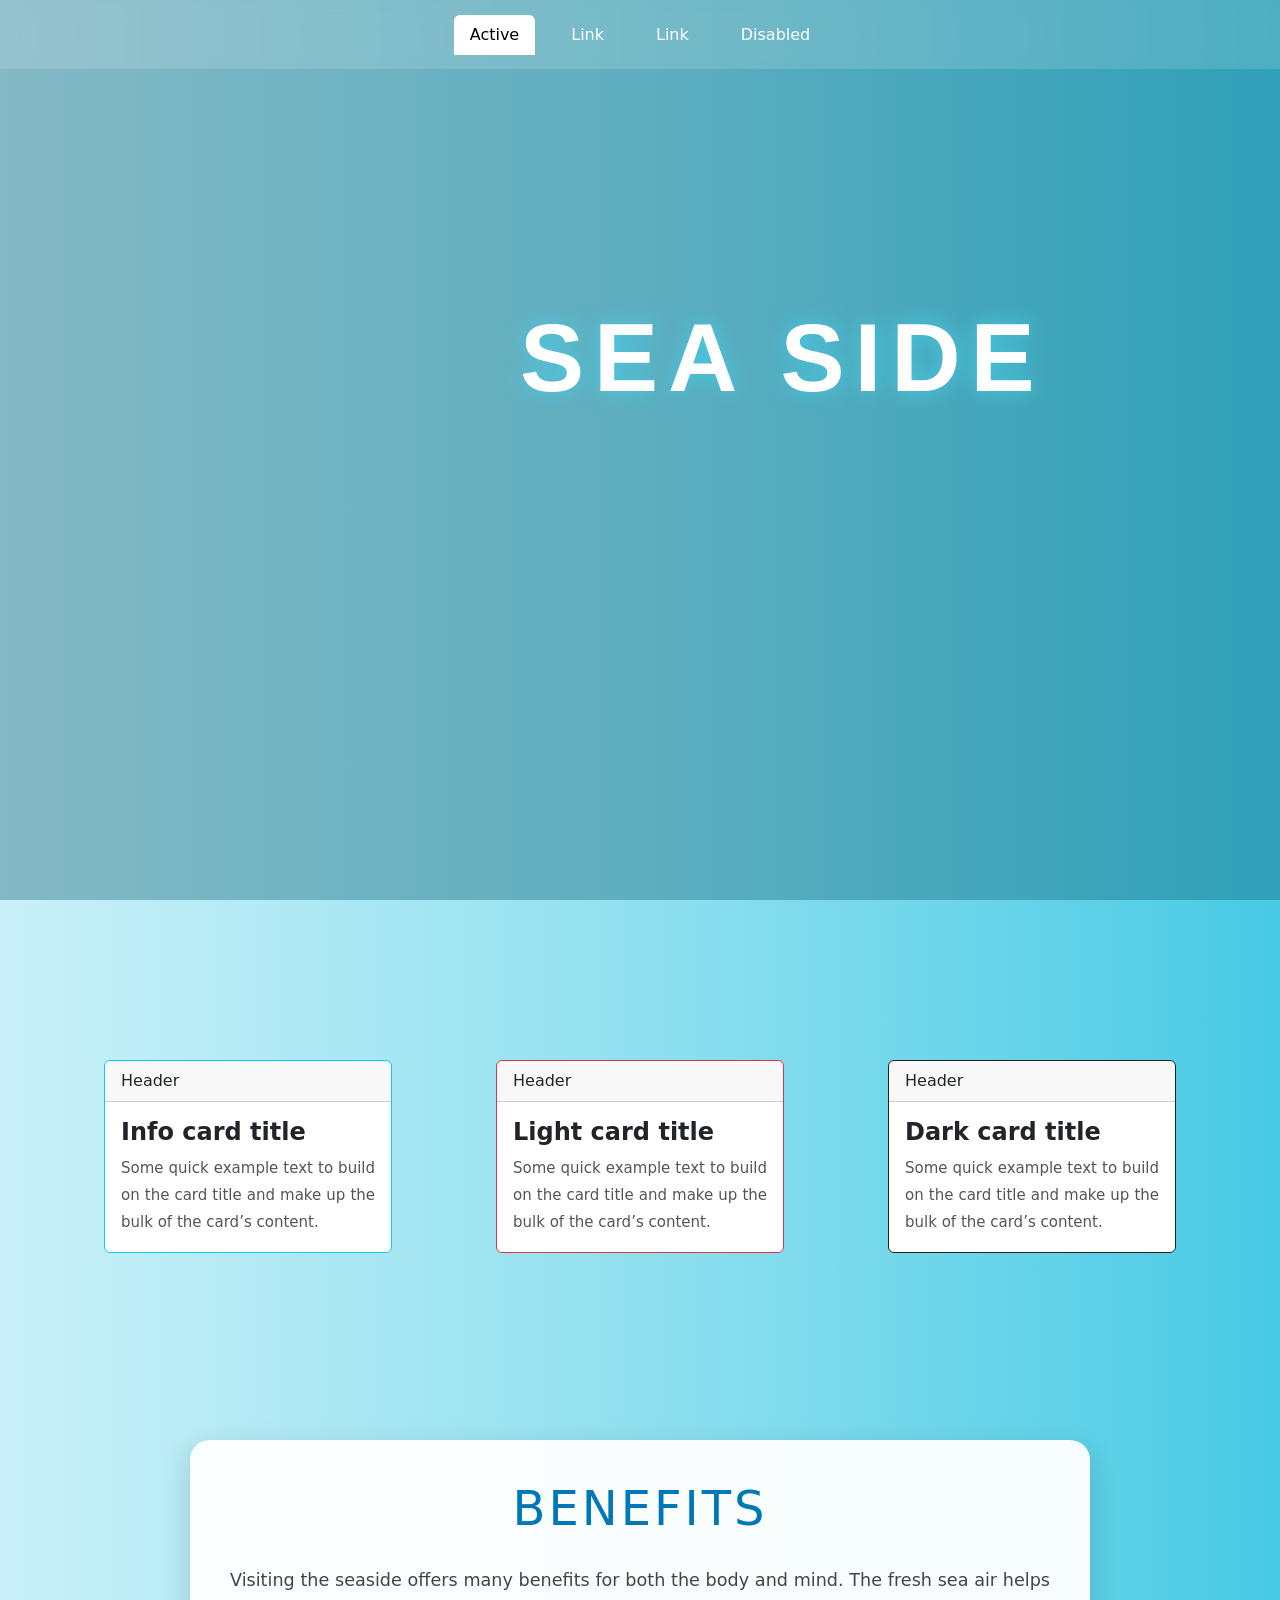
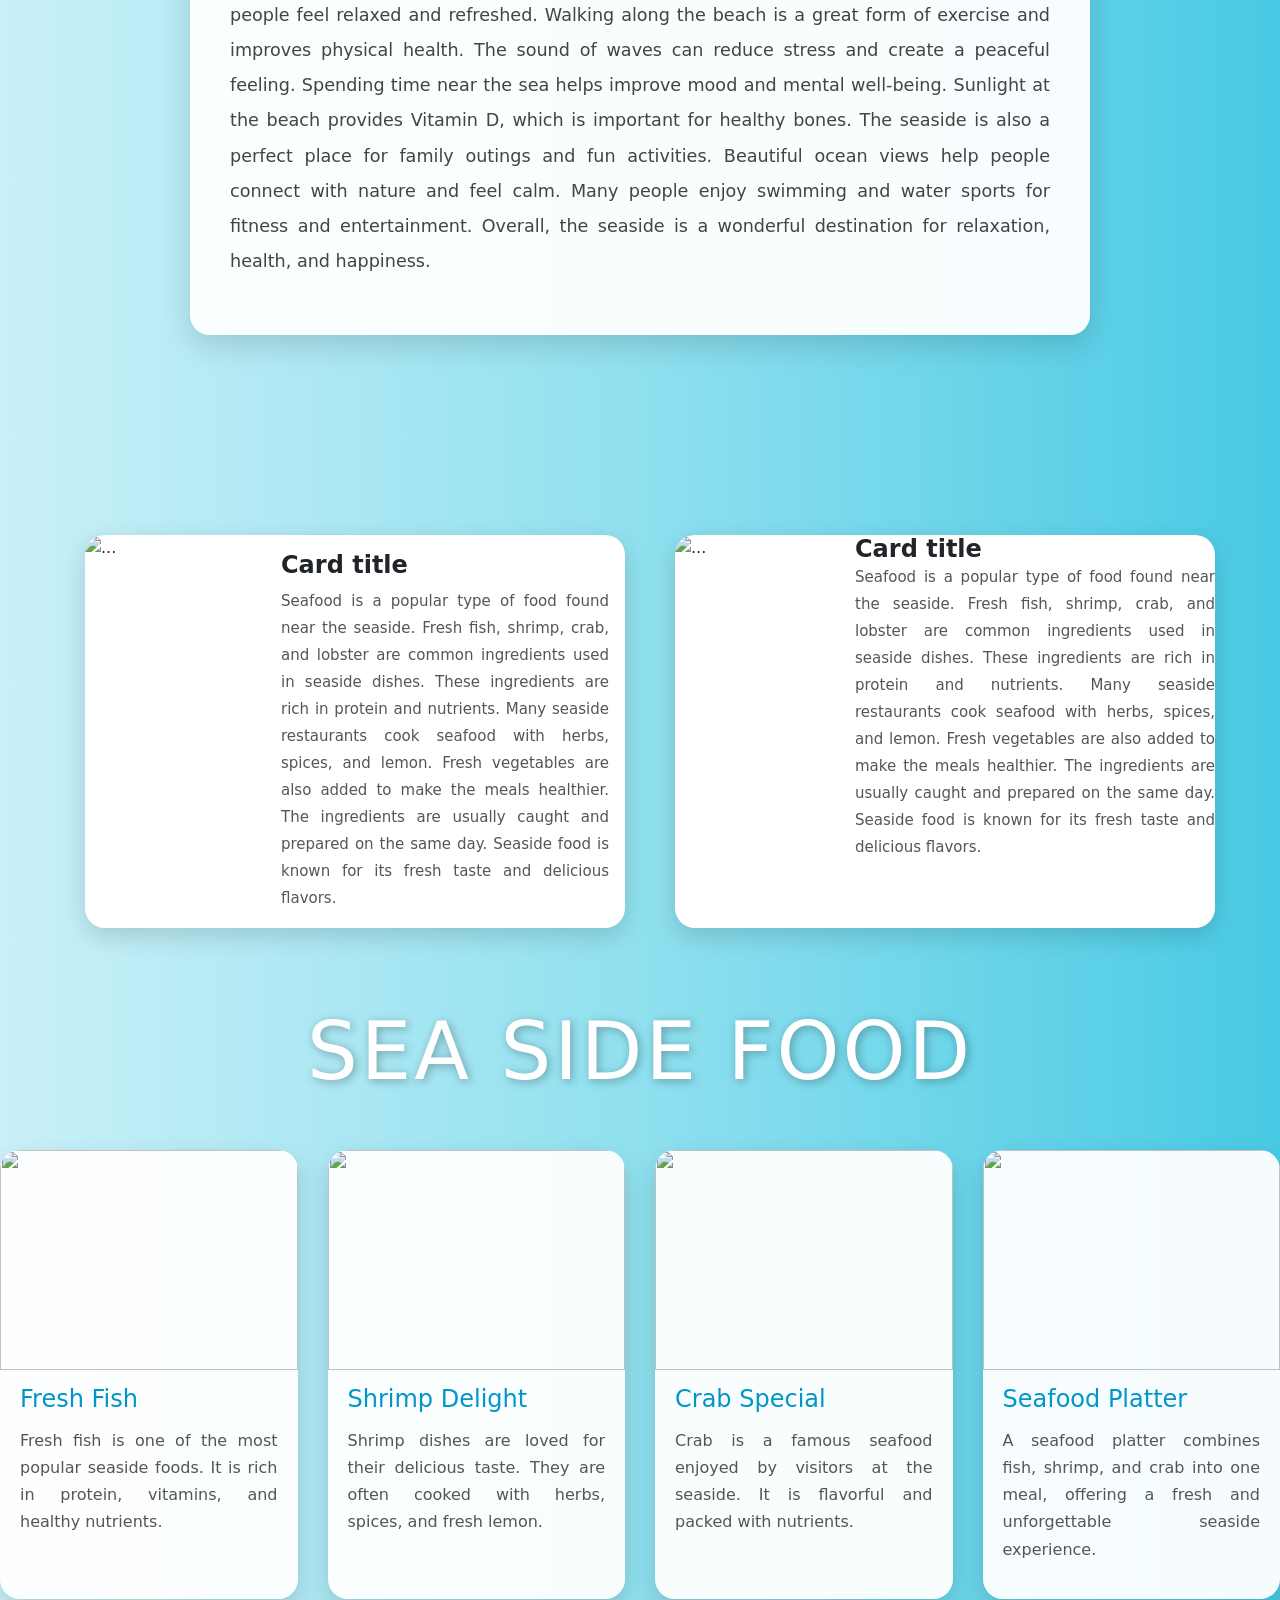
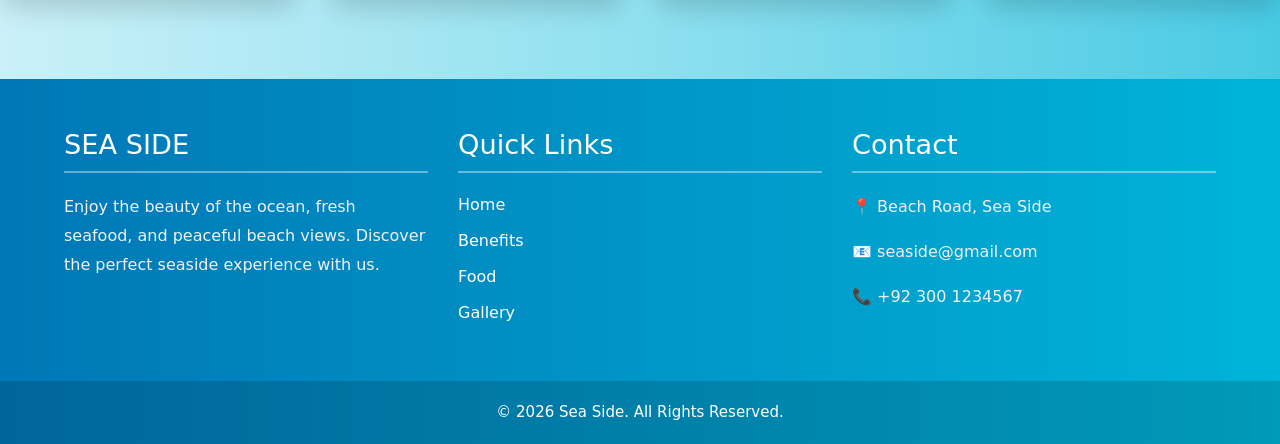
==== index.html @ ac8da8cf "Add files via upload" ====
<!DOCTYPE html>
<html lang="en">

<head>
    <meta charset="UTF-8">
    <meta name="viewport" content="width=device-width, initial-scale=1.0">
    <title>Document</title>
    <link rel="stylesheet" href="/style.css">
    <link href="https://cdn.jsdelivr.net/npm/bootstrap@5.3.8/dist/css/bootstrap.min.css" rel="stylesheet"
        integrity="sha384-sRIl4kxILFvY47J16cr9ZwB07vP4J8+LH7qKQnuqkuIAvNWLzeN8tE5YBujZqJLB" crossorigin="anonymous">
    <script src="https://cdn.jsdelivr.net/npm/bootstrap@5.3.8/dist/js/bootstrap.bundle.min.js"
        integrity="sha384-FKyoEForCGlyvwx9Hj09JcYn3nv7wiPVlz7YYwJrWVcXK/BmnVDxM+D2scQbITxI"
        crossorigin="anonymous"></script>
</head>

<body>

    <!-- HEADER -->

    <header class="main-div">
        <div>
            <nav>

                <ul class="nav nav-tabs">
                    <li class="nav-item">
                        <a class="nav-link active" aria-current="page" href="#" id="active">Active</a>
                    </li>
                    <li class="nav-item">
                        <a class="nav-link" href="#">Link</a>
                    </li>
                    <li class="nav-item">
                        <a class="nav-link" href="#">Link</a>
                    </li>
                    <li class="nav-item">
                        <a class="nav-link disabled" aria-disabled="true">Disabled</a>
                    </li>
                </ul>
            </nav>

            <video autoplay loop muted plays-inline class="back-vedio">
                <source src="https://www.pexels.com/download/video/7643420/" type="video/mp4">
            </video>

            <section class="Hero">

                <h1>SEA SIDE</h1>

            </section>
        </div>



    </header>
    <!-- HEARO-SECTION -->
    <div>
        <div class="div-hearo">


            <div class="cards">
                <div class="card border-info mb-3" style="max-width: 18rem;">
                    <div class="card-header">Header</div>
                    <div class="card-body">
                        <h5 class="card-title">Info card title</h5>
                        <p class="card-text">Some quick example text to build on the card title and make up the bulk of
                            the
                            card’s content.</p>
                    </div>
                </div>
                <div class="card border-danger mb-3" style="max-width: 18rem;">
                    <div class="card-header">Header</div>
                    <div class="card-body">
                        <h5 class="card-title">Light card title</h5>
                        <p class="card-text">Some quick example text to build on the card title and make up the bulk of
                            the
                            card’s content.</p>
                    </div>
                </div>
                <div class="card border-dark mb-3" style="max-width: 18rem;">
                    <div class="card-header">Header</div>
                    <div class="card-body">
                        <h5 class="card-title">Dark card title</h5>
                        <p class="card-text">Some quick example text to build on the card title and make up the bulk of
                            the
                            card’s content.</p>
                    </div>
                </div>

            </div>
        </div>

        <div class="benefits-section">
            <h2>BENEFITS</h2>

            <p>
                Visiting the seaside offers many benefits for both the body and mind.
                The fresh sea air helps people feel relaxed and refreshed.
                Walking along the beach is a great form of exercise and improves physical health.
                The sound of waves can reduce stress and create a peaceful feeling.
                Spending time near the sea helps improve mood and mental well-being.
                Sunlight at the beach provides Vitamin D, which is important for healthy bones.
                The seaside is also a perfect place for family outings and fun activities.
                Beautiful ocean views help people connect with nature and feel calm.
                Many people enjoy swimming and water sports for fitness and entertainment.
                Overall, the seaside is a wonderful destination for relaxation, health, and happiness.
            </p>
        </div>

        <div class="card-2">
            <div class="card mb-3" style="max-width: 540px;" id="card">
                <div class="row g-0">
                    <div class="col-md-4">
                        <img src=" https://images.stockcake.com/public/3/1/3/3137d3fb-fab3-46a7-985d-450967c1bb3e_large/beachside-food-delight-stockcake.jpg"
                            class="img-fluid rounded-start" alt="...">
                    </div>
                    <div class="col-md-8">
                        <div class="card-body">
                            <h5 class="card-title">Card title</h5>
                            <p class="card-text"> Seafood is a popular type of food found near the seaside.
                                Fresh fish, shrimp, crab, and lobster are common ingredients used in seaside dishes.
                                These ingredients are rich in protein and nutrients.
                                Many seaside restaurants cook seafood with herbs, spices, and lemon.
                                Fresh vegetables are also added to make the meals healthier.
                                The ingredients are usually caught and prepared on the same day.
                                Seaside food is known for its fresh taste and delicious flavors.
                            </p>
                        </div>
                    </div>
                </div>
            </div>
            <div class="card-3 mb-3" style="max-width: 540px;" id="card">
                <div class="row g-0">
                    <div class="col-md-4">
                        <img src=" https://encrypted-tbn0.gstatic.com/images?q=tbn:ANd9GcTU55mGOzqYaHDf72cCKtaGLXpHW1b0Fdt3ZIvYUYRG7iKEc28jfmL5LJpt&s=10"
                            class="img-fluid rounded-start" alt="...">
                    </div>
                    <div class="col-md-8">
                        <div class="card-body">
                            <h5 class="card-title">Card title</h5>
                            <p class="card-text"> Seafood is a popular type of food found near the seaside.
                                Fresh fish, shrimp, crab, and lobster are common ingredients used in seaside dishes.
                                These ingredients are rich in protein and nutrients.
                                Many seaside restaurants cook seafood with herbs, spices, and lemon.
                                Fresh vegetables are also added to make the meals healthier.
                                The ingredients are usually caught and prepared on the same day.
                                Seaside food is known for its fresh taste and delicious flavors.
                            </p>
                        </div>
                    </div>
                </div>
            </div>
        </div>
        <div>
            <h2 class="food-heading">SEA SIDE FOOD</h2>

            <div class="food-cards">

                <div class="food-card">
                    <img src=" https://encrypted-tbn0.gstatic.com/images?q=tbn:ANd9GcRW4XeJFMS-YpqPKZFDH6jXoDP7MjlvRGgwGfHyCjG5SSh-qkDHwuTXrXo&s=10"
                        alt="">
                    <h3>Fresh Fish</h3>
                    <p>Fresh fish is one of the most popular seaside foods. It is rich in protein, vitamins, and healthy
                        nutrients.</p>
                </div>

                <div class="food-card">
                    <img src="https://images.unsplash.com/photo-1565680018434-b513d5e5fd47" alt="">
                    <h3>Shrimp Delight</h3>
                    <p>Shrimp dishes are loved for their delicious taste. They are often cooked with herbs, spices, and
                        fresh lemon.</p>
                </div>

                <div class="food-card">
                    <img src="https://images.unsplash.com/photo-1615141982883-c7ad0e69fd62" alt="">
                    <h3>Crab Special</h3>
                    <p>Crab is a famous seafood enjoyed by visitors at the seaside. It is flavorful and packed with
                        nutrients.</p>
                </div>

                <div class="food-card">
                    <img src="https://images.unsplash.com/photo-1559847844-5315695dadae" alt="">
                    <h3>Seafood Platter</h3>
                    <p>A seafood platter combines fish, shrimp, and crab into one meal, offering a fresh and
                        unforgettable
                        seaside experience.</p>
                </div>

            </div>
        </div>
    </div>
    <!-- FOOTER -->
    <div>
        <footer class="footer">

            <div class="footer-content">

                <div class="footer-box">
                    <h3>SEA SIDE</h3>
                    <p>
                        Enjoy the beauty of the ocean, fresh seafood,
                        and peaceful beach views. Discover the perfect
                        seaside experience with us.
                    </p>
                </div>

                <div class="footer-box">
                    <h3>Quick Links</h3>
                    <ul>
                        <li><a href="#">Home</a></li>
                        <li><a href="#">Benefits</a></li>
                        <li><a href="#">Food</a></li>
                        <li><a href="#">Gallery</a></li>
                    </ul>
                </div>

                <div class="footer-box">
                    <h3>Contact</h3>
                    <p>📍 Beach Road, Sea Side</p>
                    <p>📧 seaside@gmail.com</p>
                    <p>📞 +92 300 1234567</p>
                </div>

            </div>

            <div class="footer-bottom">
                <p>© 2026 Sea Side. All Rights Reserved.</p>
            </div>

        </footer>
    </div>

</body>

</html>
---- style.css ----
* {
    margin: 0;
    padding: 0;
    box-sizing: border-box;
}

.Hero h1 {
    color: whitesmoke;
    position: absolute;
    top: 0;
    left: 0;
    z-index: 1;
    margin-top: 300px !important;
    margin-left: 520px !important;
    font-weight: 900;
    font-size: 100px;
    font-family: 'Lucida Sans', 'Lucida Sans Regular', 'Lucida Grande', 'Lucida Sans Unicode', Geneva, Verdana, sans-serif;
}

.nav {
    position: relative;
    z-index: 2;
}

.div-hearo {
    margin-top: 160px !important;
    height: 200px;
}

.cards {
    display: flex;
    flex-direction: row !important;
    justify-content: space-evenly;

}

.card-2 {
    margin-top: 200px !important;
    display: flex;
    justify-content: space-around;
}

#card {
    margin-left: 20px !important;
}

.benefits-section {
    max-width: 900px;
    margin-top: 180px !important;
    margin: 80px auto;
    padding: 40px;
    background: rgba(255, 255, 255, 0.95);
    border-radius: 20px;
    box-shadow: 0 10px 30px rgba(0, 0, 0, 0.15);
    transition: 0.4s ease;
}

.benefits-section:hover {
    transform: translateY(-5px);
}

.benefits-section h2 {
    text-align: center;
    font-size: 3rem;
    color: #0077b6;
    margin-bottom: 25px;
    letter-spacing: 3px;
    text-transform: uppercase;
}

.benefits-section p {
    font-size: 1.1rem;
    line-height: 2;
    color: #444;
    text-align: justify;
}

@media (max-width: 768px) {
    .benefits-section {
        width: 90%;
        padding: 25px;
    }

    .benefits-section h2 {
        font-size: 2rem;
    }

    .benefits-section p {
        font-size: 1rem;
    }
}


.card-2 {
    display: flex;
    justify-content: center;
    gap: 30px;
    flex-wrap: wrap;
    margin: 60px auto;
    width: 90%;
}

#card {
    border: none;
    border-radius: 20px;
    overflow: hidden;
    background: #fff;
    box-shadow: 0 8px 25px rgba(0, 0, 0, 0.15);
    transition: 0.4s ease;
}

#card:hover {
    transform: translateY(-10px);
    box-shadow: 0 15px 35px rgba(0, 0, 0, 0.25);
}

#card img {
    width: 100%;
    height: 100%;
    object-fit: cover;
}

.card-body {
    padding: 20px;
}

.card-title {
    color: #0077b6;
    font-size: 1.5rem;
    font-weight: bold;
    margin-bottom: 15px;
}

.card-text {
    color: #555;
    line-height: 1.8;
    text-align: justify;
    font-size: 15px;
}

body {
    background: linear-gradient(to right, #caf0f8, #90e0ef, #48cae4);
    font-family: Arial, sans-serif;
}

@media(max-width:768px) {

    .card-2 {
        flex-direction: column;
        align-items: center;
    }

    #card {
        width: 100%;
    }

    #card img {
        height: 250px;
    }
}




header {
    position: relative;
    width: 100%;
    height: 100vh;
    overflow: hidden;
}

.back-vedio {
    position: absolute;
    top: 0;
    left: 0;
    width: 100%;
    height: 100%;
    object-fit: cover;
}

/* Dark Overlay */
header::before {
    content: "";
    position: absolute;
    inset: 0;
    background: rgba(0, 80, 100, 0.35);
    z-index: -1;
}

/* Navbar */
nav {
    position: fixed;
    top: 0;
    left: 0;
    width: 100%;
    padding: 15px 50px;
    z-index: 1000;
    background: rgba(255, 255, 255, 0.15);
    backdrop-filter: blur(10px);
}

.nav-tabs {
    border: none !important;
    justify-content: center;
}

.nav-link {
    color: white !important;
    font-size: 18px;
    font-weight: 600;
    border: none !important;
    margin: 0 10px;
}

.nav-link:hover {
    color: #7fffd4 !important;
}

/* Hero Section */
.Hero {
    height: 100px;
    display: flex;
    justify-content: center;
    align-items: center;
}

.Hero h1 {
    color: white;
    font-size: 6rem;
    font-weight: 900;
    letter-spacing: 10px;
    text-shadow: 0 0 20px #48cae4;
}

/* Responsive */
@media(max-width:768px) {

    .Hero h1 {
        font-size: 3rem;
        letter-spacing: 5px;
        text-align: center;
    }

    nav {
        padding: 10px;
    }
}

#active {
    color: black !important;
}


.food-section {
    padding: 80px 10%;
    background: linear-gradient(to right, #caf0f8, #90e0ef, #48cae4);
}

.food-heading {
    text-align: center;
    font-size: 5rem !important;
    color: white;
    margin-bottom: 50px;
    letter-spacing: 3px;
    text-shadow: 2px 2px 10px rgba(0, 0, 0, 0.3);
}

.food-cards {
    display: grid;
    grid-template-columns: repeat(auto-fit, minmax(250px, 1fr));
    gap: 30px;
}

.food-card {
    background: rgba(255, 255, 255, 0.95);
    border-radius: 20px;
    overflow: hidden;
    box-shadow: 0 10px 25px rgba(0, 0, 0, 0.15);
    transition: 0.4s;
}

.food-card:hover {
    transform: translateY(-10px);
    box-shadow: 0 15px 35px rgba(0, 0, 0, 0.25);
}

.food-card img {
    width: 100%;
    height: 220px;
    object-fit: cover;
}

.food-card h3 {
    color: #0096c7;
    font-size: 1.5rem;
    padding: 15px 20px 5px;
}

.food-card p {
    color: #555;
    line-height: 1.7;
    padding: 0 20px 20px;
    text-align: justify;
}

@media(max-width:768px) {
    .food-heading {
        font-size: 2rem;
    }
}

.footer {
    background: linear-gradient(to right, #0077b6, #00b4d8);
    color: white;
    padding-top: 50px;
    margin-top: 80px;
}

.footer-content {
    width: 90%;
    margin: auto;
    display: flex;
    justify-content: space-between;
    flex-wrap: wrap;
    gap: 30px;
}

.footer-box {
    flex: 1;
    min-width: 250px;
}

.footer-box h3 {
    margin-bottom: 20px;
    font-size: 1.7rem;
    border-bottom: 2px solid rgba(255, 255, 255, 0.4);
    padding-bottom: 10px;
}

.footer-box p {
    line-height: 1.8;
    color: #f1f1f1;
}

.footer-box ul {
    list-style: none;
    padding: 0;
}

.footer-box ul li {
    margin: 12px 0;
}

.footer-box ul li a {
    color: white;
    text-decoration: none;
    transition: 0.3s;
}

.footer-box ul li a:hover {
    color: #caf0f8;
    padding-left: 8px;
}

.footer-bottom {
    text-align: center;
    margin-top: 40px;
    padding: 20px;
    background: rgba(0, 0, 0, 0.15);
}

.footer-bottom p {
    margin: 0;
    font-size: 15px;
}

@media(max-width:768px) {

    .footer-content {
        flex-direction: column;
        text-align: center;
    }

    .footer-box h3 {
        border: none;
    }
}

/* Mobile Responsive 320px */

@media screen and (max-width: 320px) {

    nav {
        padding: 8px !important;
    }

    .nav-tabs {
        flex-wrap: nowrap;
        overflow-x: auto;
        justify-content: flex-start;
    }

    .nav-link {
        font-size: 12px !important;
        margin: 0 3px !important;
        white-space: nowrap;
    }

    .Hero {
        height: 100vh;
    }

    .Hero h1 {
        width: 100% !important;
        margin: 0 !important;
        position: absolute;
        top: 45%;
        left: 50%;
        transform: translate(-50%, -50%);
        font-size: 2.2rem !important;
        letter-spacing: 3px !important;
        text-align: center;
    }

    .div-hearo {
        height: auto;
        margin-top: 50px !important;
    }

    .cards {
        flex-direction: column !important;
        align-items: center;
        gap: 20px;
    }

    .cards .card {
        width: 95% !important;
        max-width: 95% !important;
    }

    .benefits-section {
        width: 95%;
        padding: 20px;
        margin-top: 60px !important;
    }

    .benefits-section h2 {
        font-size: 1.8rem !important;
    }

    .benefits-section p {
        font-size: 14px;
        line-height: 1.8;
    }

    .card-2 {
        width: 100%;
        margin-top: 60px !important;
        gap: 20px;
    }

    #card {
        width: 95% !important;
        max-width: 95% !important;
        margin-left: 0 !important;
    }

    #card img {
        height: 200px;
        width: 100%;
    }

    .food-heading {
        font-size: 2rem !important;
    }

    .food-cards {
        grid-template-columns: 1fr;
    }

    .food-card {
        width: 95%;
        margin: auto;
    }

    .food-card img {
        height: 180px;
    }

    .footer {
        margin-top: 40px;
    }

    .footer-content {
        flex-direction: column;
        text-align: center;
    }

    .footer-box {
        min-width: 100%;
    }

    .footer-box h3 {
        font-size: 1.3rem;
    }

    .footer-box p,
    .footer-box a {
        font-size: 14px;
    }
}
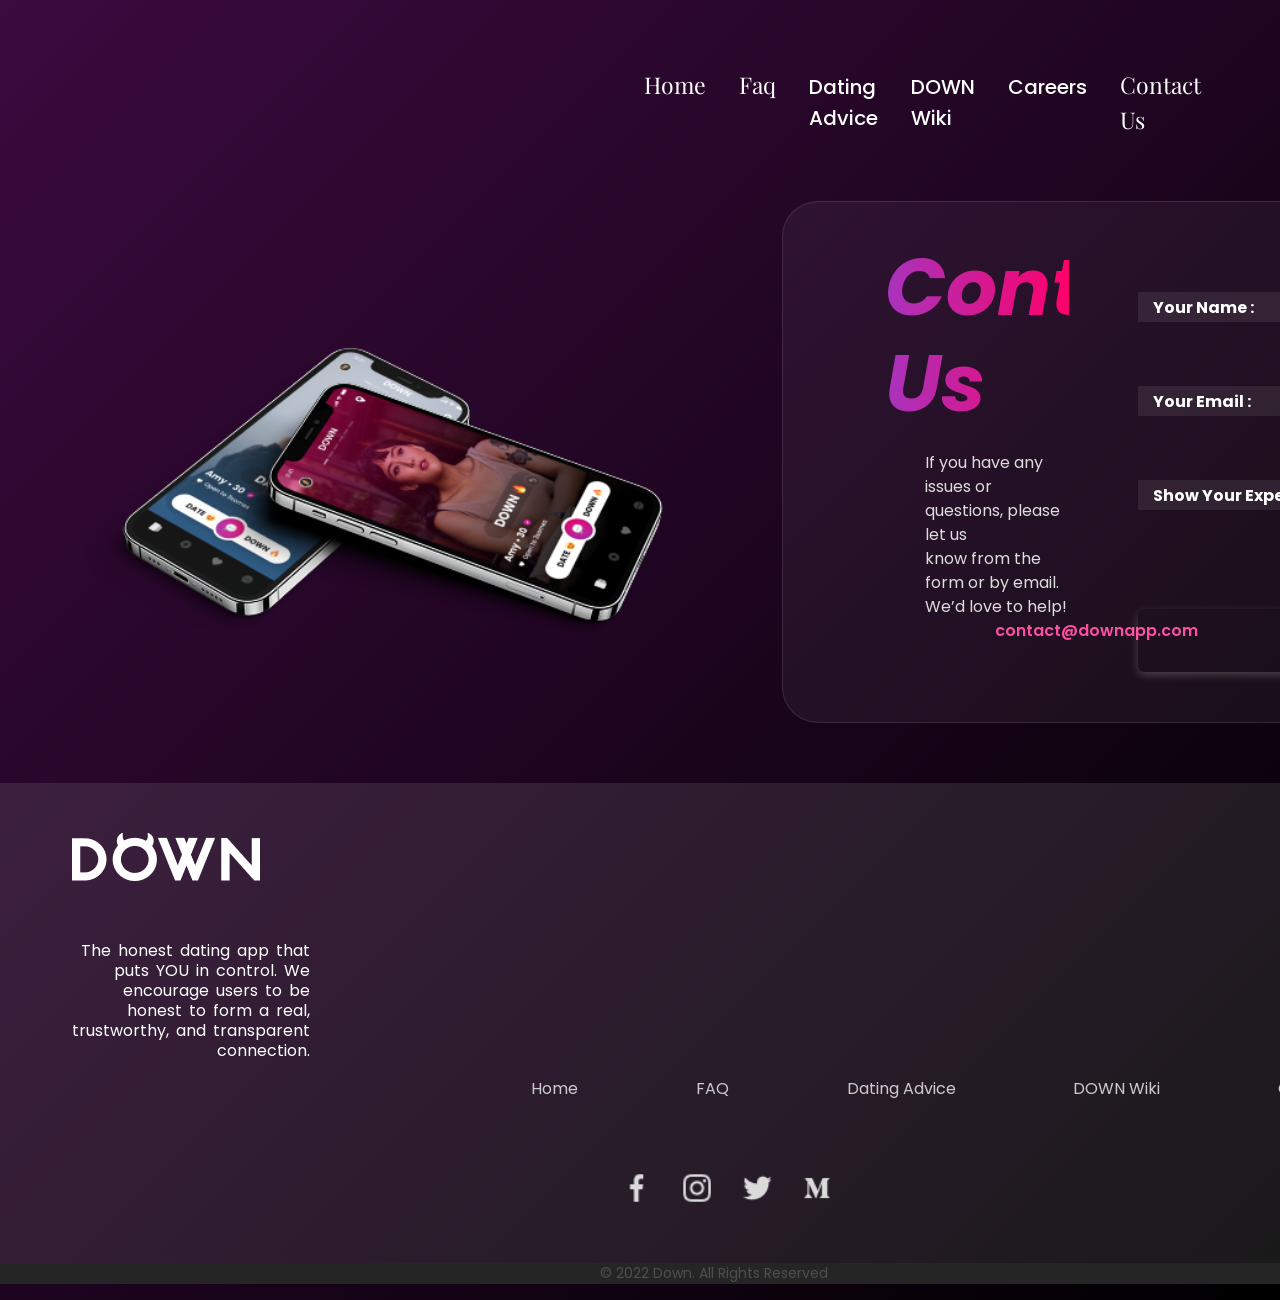
==== commit bf476a33: "Add files via upload" ====
--- a/index.html
+++ b/index.html
@@ -3,231 +3,154 @@
 
 <head>
     <meta charset="UTF-8">
-    <meta name="viewport" content="width=device-width, initial-scale=1.0">
-    <title>Document</title>
-    <link rel="stylesheet" href="/style.css">
-    <link href="https://cdn.jsdelivr.net/npm/bootstrap@5.3.8/dist/css/bootstrap.min.css" rel="stylesheet"
-        integrity="sha384-sRIl4kxILFvY47J16cr9ZwB07vP4J8+LH7qKQnuqkuIAvNWLzeN8tE5YBujZqJLB" crossorigin="anonymous">
-    <script src="https://cdn.jsdelivr.net/npm/bootstrap@5.3.8/dist/js/bootstrap.bundle.min.js"
-        integrity="sha384-FKyoEForCGlyvwx9Hj09JcYn3nv7wiPVlz7YYwJrWVcXK/BmnVDxM+D2scQbITxI"
-        crossorigin="anonymous"></script>
+    <meta name="viewport" content="width=device-width, initial-scale=1">
+    <title>Contact Us - DOWN</title>
+    <link href="https://cdn.jsdelivr.net/npm/bootstrap@5.3.2/dist/css/bootstrap.min.css" rel="stylesheet">
+    <link href="https://fonts.googleapis.com/css2?family=Poppins:wght@400;600;700&display=swap" rel="stylesheet">
+    <link rel="stylesheet" href="style.css">
 </head>
 
 <body>
 
-    <!-- HEADER -->
+    <!-- nav-start -->
+    <nav class="navbar navbar-expand-lg navbar-dark custom-nav" id="navbar-header">
+        <div class="container">
+            <div class="nav-img">
+                <img src="down.png" alt="#">
+            </div>
 
-    <header class="main-div">
-        <div>
-            <nav>
+            <header class="header">
+                <div class="container">
 
-                <ul class="nav nav-tabs">
-                    <li class="nav-item">
-                        <a class="nav-link active" aria-current="page" href="#" id="active">Active</a>
-                    </li>
-                    <li class="nav-item">
-                        <a class="nav-link" href="#">Link</a>
-                    </li>
-                    <li class="nav-item">
-                        <a class="nav-link" href="#">Link</a>
-                    </li>
-                    <li class="nav-item">
-                        <a class="nav-link disabled" aria-disabled="true">Disabled</a>
-                    </li>
-                </ul>
-            </nav>
+                    <nav class="navbar">
 
-            <video autoplay loop muted plays-inline class="back-vedio">
-                <source src="https://www.pexels.com/download/video/7643420/" type="video/mp4">
-            </video>
+                        <ul class="nav-ul">
+                            <li class="nav-li"><a href="#" id="a">Home</a></li>
+                            <li class="nav-li"><a href="#" id="a">Faq</a></li>
+                            <li class="nav-li"><a href="#" id="a"></a>Dating Advice</li>
+                            <li class="nav-li"><a href="#" id="a"></a>DOWN Wiki</li>
+                            <li class="nav-li"><a href="#" id="a"></a>Careers</li>
+                            <li class="nav-li"><a href="#" id="a">Contact Us</a></li>
+                        </ul>
 
-            <section class="Hero">
+                    </nav>
 
-                <h1>SEA SIDE</h1>
+                    <div class="auth-buttons">
+                        <!-- <a href="#" class="sign-up">Sign Up</a> -->
+                    </div>
 
-            </section>
+                </div>
+            </header>
+
         </div>
+    </nav>
+    <!-- nav-end -->
+    <!-- hero-section-start  -->
 
+    <section class="contact-section">
+        <div class="container">
 
+            <div class="phone-mockup mt-4">
+                <img style="width: 600px; height: auto; margin-top:70px;;" src="Frame 125.png" id="f-section-img"
+                    alt="#">
+            </div>
 
-    </header>
-    <!-- HEARO-SECTION -->
-    <div>
-        <div class="div-hearo">
+            <div class="contact-box-2 row align-items-center">
 
+                <div class="col-lg-6 text-white mb-4 mb-lg-0">
+                    <h1 class="contact-title"> <i>Contact Us</i></h1>
+                    <p class="contact-text">
+                        If you have any issues or questions, please let us <br> know from the form or by email.
+                        We’d love to help! <span class="contact-email">contact@downapp.com </span>
+                    </p>
 
-            <div class="cards">
-                <div class="card border-info mb-3" style="max-width: 18rem;">
-                    <div class="card-header">Header</div>
-                    <div class="card-body">
-                        <h5 class="card-title">Info card title</h5>
-                        <p class="card-text">Some quick example text to build on the card title and make up the bulk of
-                            the
-                            card’s content.</p>
+                </div>
+
+                <div class="col-lg-6">
+                    <form class="contact-form">
+                        <div id="foam">
+
+                            <input type="text" class="form-control mb-3" placeholder="Your Name :" id="form-control">
+                            <br>
+                            <br>
+
+                            <input type="email" class="form-control mb-3" placeholder="Your Email :" id="form-control">
+                            <br>
+                            <br>
+
+                            <input type="email" class="form-control mb-3" placeholder="Show Your Experiance :"
+                                id="form-control">
+                            <br>
+                            <br>
+
+                            <button type="submit" class="btn submit-btn">←SUBMIT→</button>
+                    </form>
+                </div>
+            </div>
+
+        </div>
+    </section>
+
+    <!-- hero-section-end  -->
+    <!--footer-start  -->
+
+    <footer class="footer">
+        <div class="container">
+            <div class="row text-white" id="inner-container">
+
+                <div class="footer-p">
+                    <div class="col-md-6 mb-3">
+                        <img src="down.png" alt="#" id="footer-img">
+                        <br>
+                        <br>
+
                     </div>
+
+                    <div class="col-md-6 text-md-end" id="footer-link-p">
+                        <div>
+                            <p class="footer-text">
+                                The honest dating app that puts YOU in control.
+                                We encourage users to be honest to form a real, trustworthy, and transparent connection.
+
+                            </p>
+
+                        </div>
+                    </div>
+
                 </div>
-                <div class="card border-danger mb-3" style="max-width: 18rem;">
-                    <div class="card-header">Header</div>
-                    <div class="card-body">
-                        <h5 class="card-title">Light card title</h5>
-                        <p class="card-text">Some quick example text to build on the card title and make up the bulk of
-                            the
-                            card’s content.</p>
-                    </div>
-                </div>
-                <div class="card border-dark mb-3" style="max-width: 18rem;">
-                    <div class="card-header">Header</div>
-                    <div class="card-body">
-                        <h5 class="card-title">Dark card title</h5>
-                        <p class="card-text">Some quick example text to build on the card title and make up the bulk of
-                            the
-                            card’s content.</p>
+
+                <div class="footer-ul">
+
+                    <ul class="footer-links">
+                        <li class="footer-li">Home</li>
+                        <li class="footer-li">FAQ</li>
+                        <li class="footer-li">Dating Advice</li>
+                        <li class="footer-li">DOWN Wiki</li>
+                        <li class="footer-li">Careers</li>
+                        <li class="footer-li">Contact Us</li>
+                    </ul>
+                    <br>
+                    <br>
+                    <div class="link-div">
+                        <img style="width: 30px;height: auto; margin-top: -00px;" src="fa_facebook.png" alt="#">
+                        <img style="width: 30px;height: auto; margin-top: -00px;" src="akar-icons_instagram-fill.png"
+                            alt="#">
+                        <img style="width: 30px;height: auto; margin-top: -00px;" src="akar-icons_twitter-fill.png"
+                            alt="#">
+                        <img style="width: 30px;height: auto; margin-top: -00px;" src="akar-icons_medium-fill.png"
+                            alt="#">
                     </div>
                 </div>
 
             </div>
         </div>
+    </footer>
 
-        <div class="benefits-section">
-            <h2>BENEFITS</h2>
+    <div class="last-p">
+        <p class="small">© 2022 Down. All Rights Reserved</p>
 
-            <p>
-                Visiting the seaside offers many benefits for both the body and mind.
-                The fresh sea air helps people feel relaxed and refreshed.
-                Walking along the beach is a great form of exercise and improves physical health.
-                The sound of waves can reduce stress and create a peaceful feeling.
-                Spending time near the sea helps improve mood and mental well-being.
-                Sunlight at the beach provides Vitamin D, which is important for healthy bones.
-                The seaside is also a perfect place for family outings and fun activities.
-                Beautiful ocean views help people connect with nature and feel calm.
-                Many people enjoy swimming and water sports for fitness and entertainment.
-                Overall, the seaside is a wonderful destination for relaxation, health, and happiness.
-            </p>
-        </div>
-
-        <div class="card-2">
-            <div class="card mb-3" style="max-width: 540px;" id="card">
-                <div class="row g-0">
-                    <div class="col-md-4">
-                        <img src=" https://images.stockcake.com/public/3/1/3/3137d3fb-fab3-46a7-985d-450967c1bb3e_large/beachside-food-delight-stockcake.jpg"
-                            class="img-fluid rounded-start" alt="...">
-                    </div>
-                    <div class="col-md-8">
-                        <div class="card-body">
-                            <h5 class="card-title">Card title</h5>
-                            <p class="card-text"> Seafood is a popular type of food found near the seaside.
-                                Fresh fish, shrimp, crab, and lobster are common ingredients used in seaside dishes.
-                                These ingredients are rich in protein and nutrients.
-                                Many seaside restaurants cook seafood with herbs, spices, and lemon.
-                                Fresh vegetables are also added to make the meals healthier.
-                                The ingredients are usually caught and prepared on the same day.
-                                Seaside food is known for its fresh taste and delicious flavors.
-                            </p>
-                        </div>
-                    </div>
-                </div>
-            </div>
-            <div class="card-3 mb-3" style="max-width: 540px;" id="card">
-                <div class="row g-0">
-                    <div class="col-md-4">
-                        <img src=" https://encrypted-tbn0.gstatic.com/images?q=tbn:ANd9GcTU55mGOzqYaHDf72cCKtaGLXpHW1b0Fdt3ZIvYUYRG7iKEc28jfmL5LJpt&s=10"
-                            class="img-fluid rounded-start" alt="...">
-                    </div>
-                    <div class="col-md-8">
-                        <div class="card-body">
-                            <h5 class="card-title">Card title</h5>
-                            <p class="card-text"> Seafood is a popular type of food found near the seaside.
-                                Fresh fish, shrimp, crab, and lobster are common ingredients used in seaside dishes.
-                                These ingredients are rich in protein and nutrients.
-                                Many seaside restaurants cook seafood with herbs, spices, and lemon.
-                                Fresh vegetables are also added to make the meals healthier.
-                                The ingredients are usually caught and prepared on the same day.
-                                Seaside food is known for its fresh taste and delicious flavors.
-                            </p>
-                        </div>
-                    </div>
-                </div>
-            </div>
-        </div>
-        <div>
-            <h2 class="food-heading">SEA SIDE FOOD</h2>
-
-            <div class="food-cards">
-
-                <div class="food-card">
-                    <img src=" https://encrypted-tbn0.gstatic.com/images?q=tbn:ANd9GcRW4XeJFMS-YpqPKZFDH6jXoDP7MjlvRGgwGfHyCjG5SSh-qkDHwuTXrXo&s=10"
-                        alt="">
-                    <h3>Fresh Fish</h3>
-                    <p>Fresh fish is one of the most popular seaside foods. It is rich in protein, vitamins, and healthy
-                        nutrients.</p>
-                </div>
-
-                <div class="food-card">
-                    <img src="https://images.unsplash.com/photo-1565680018434-b513d5e5fd47" alt="">
-                    <h3>Shrimp Delight</h3>
-                    <p>Shrimp dishes are loved for their delicious taste. They are often cooked with herbs, spices, and
-                        fresh lemon.</p>
-                </div>
-
-                <div class="food-card">
-                    <img src="https://images.unsplash.com/photo-1615141982883-c7ad0e69fd62" alt="">
-                    <h3>Crab Special</h3>
-                    <p>Crab is a famous seafood enjoyed by visitors at the seaside. It is flavorful and packed with
-                        nutrients.</p>
-                </div>
-
-                <div class="food-card">
-                    <img src="https://images.unsplash.com/photo-1559847844-5315695dadae" alt="">
-                    <h3>Seafood Platter</h3>
-                    <p>A seafood platter combines fish, shrimp, and crab into one meal, offering a fresh and
-                        unforgettable
-                        seaside experience.</p>
-                </div>
-
-            </div>
-        </div>
     </div>
-    <!-- FOOTER -->
-    <div>
-        <footer class="footer">
-
-            <div class="footer-content">
-
-                <div class="footer-box">
-                    <h3>SEA SIDE</h3>
-                    <p>
-                        Enjoy the beauty of the ocean, fresh seafood,
-                        and peaceful beach views. Discover the perfect
-                        seaside experience with us.
-                    </p>
-                </div>
-
-                <div class="footer-box">
-                    <h3>Quick Links</h3>
-                    <ul>
-                        <li><a href="#">Home</a></li>
-                        <li><a href="#">Benefits</a></li>
-                        <li><a href="#">Food</a></li>
-                        <li><a href="#">Gallery</a></li>
-                    </ul>
-                </div>
-
-                <div class="footer-box">
-                    <h3>Contact</h3>
-                    <p>📍 Beach Road, Sea Side</p>
-                    <p>📧 seaside@gmail.com</p>
-                    <p>📞 +92 300 1234567</p>
-                </div>
-
-            </div>
-
-            <div class="footer-bottom">
-                <p>© 2026 Sea Side. All Rights Reserved.</p>
-            </div>
-
-        </footer>
-    </div>
-
+    <!-- footer-end  -->
 </body>
 
 </html>
--- a/style.css
+++ b/style.css
@@ -1,511 +1,444 @@
+@import url('https://fonts.googleapis.com/css2?family=Clicker+Script&display=swap');
+@import url('https://fonts.googleapis.com/css2?family=Playfair+Display:ital,wght@0,400..900;1,400..900&display=swap');
+
 * {
     margin: 0;
     padding: 0;
     box-sizing: border-box;
 }
 
-.Hero h1 {
-    color: whitesmoke;
-    position: absolute;
-    top: 0;
-    left: 0;
-    z-index: 1;
-    margin-top: 300px !important;
+body {
+    font-family: 'Poppins', sans-serif;
+    background: linear-gradient(135deg, #3b0a3f, #000000);
+}
+
+/* nav-start */
+.header {
+    position: absolute !important;
+    width: 100% !important;
+    top: 0 !important;
+    left: 0 !important;
+    padding: 20px 80px !important;
+}
+
+.header .container {
+    display: flex !important;
+    justify-content: space-between !important;
+    align-items: center !important;
+}
+
+.nav-img img {
+    width: 200px !important;
+    margin-top: 30px !important;
+    margin-left: -700px !important;
+}
+
+.navbar ul {
+    margin-top: 40px !important;
     margin-left: 520px !important;
-    font-weight: 900;
-    font-size: 100px;
-    font-family: 'Lucida Sans', 'Lucida Sans Regular', 'Lucida Grande', 'Lucida Sans Unicode', Geneva, Verdana, sans-serif;
-}
-
-.nav {
-    position: relative;
-    z-index: 2;
-}
-
-.div-hearo {
-    margin-top: 160px !important;
-    height: 200px;
-}
-
-.cards {
+    display: flex !important;
+    list-style: none !important;
+    gap: 33px !important;
+    color: white !important;
+    font-weight: 500;
+    font-size: 20px;
+}
+
+.navbar a {
+    text-decoration: none;
+    color: white;
+    font-family: Playfair Display;
+    font-weight: 300;
+    font-size: 23px;
+}
+
+.navbar a:hover {
+    color: rgb(140, 110, 167);
+    box-shadow: 0 2px 3px rgba(191, 186, 186, 0.3);
+}
+
+.auth-buttons {
     display: flex;
+    align-items: center;
+    gap: 30px;
+}
+
+.sign-up {
+    margin-top: 35px;
+    font-family: Playfair Display;
+    font-weight: 400;
+    font-size: 27px !important;
+    background: linear-gradient(90deg, #A734BD, #FF006A);
+    padding: 10px 25px;
+    border-radius: 25px;
+    text-decoration: none;
+    font-weight: bold;
+    -webkit-background-clip: text;
+    -webkit-text-fill-color: transparent;
+    box-shadow: 0 3px 9px rgba(191, 186, 186, 0.3);
+
+}
+
+.auth-buttons a:hover {
+    background-color: #e6ad4f;
+    transform: translateY(-3px);
+    box-shadow: 0 8px 10px rgba(191, 186, 186, 0.3);
+}
+
+/* nav-end */
+/* hero-sec-start */
+.container {
+    display: flex;
+    justify-content: space-evenly;
     flex-direction: row !important;
-    justify-content: space-evenly;
-
-}
-
-.card-2 {
-    margin-top: 200px !important;
+}
+
+.custom-nav {
+    background: transparent;
+    padding: 20px 0;
+}
+
+.contact-section {
+    padding: 80px 0;
+}
+
+.contact-box-2 {
+    margin-left: 600px;
+    width: 600px;
+    background: rgba(255, 255, 255, 0.05);
+    border-radius: 36px;
+    padding: 50px;
+    border: 1px solid rgba(255, 255, 255, 0.1);
+}
+
+.phone-mockup {
+    width: 100px;
+}
+
+.contact-title {
+    margin-left: 40px;
+    margin-top: -25px;
+    font-size: 80px;
+    font-weight: 700;
+    background: linear-gradient(90deg, #A734BD, #FF006A);
+    -webkit-background-clip: text;
+    -webkit-text-fill-color: transparent;
+}
+
+.contact-text {
+    margin-left: 80px;
+    margin-top: 20px;
+    color: #ddd;
+}
+
+.contact-email {
+    margin-left: 70px;
+    color: #ff4fa0;
+    font-weight: 600;
+}
+
+.contact-email:hover {
+    cursor: pointer;
+}
+
+.contact-form {
+    margin-top: 40px;
+}
+
+#form-control {
+    border-radius: 0px;
+    width: 420px;
+    height: 30px;
+    padding: 15px;
+    font-weight: bold !important;
+}
+
+#form-control::placeholder {
+    color: white;
+}
+
+#form-control:hover {
+    border: none
+}
+
+#foam {
+    margin-left: 45px;
+}
+
+.contact-form label {
+    color: #ccc;
+    margin-bottom: 5px;
+}
+
+.contact-form .form-control {
+    background: rgba(255, 255, 255, 0.08);
+    border: none;
+    color: #fff;
+    border-radius: 10px;
+}
+
+.contact-form .form-control:focus {
+    box-shadow: none;
+    background: rgba(255, 255, 255, 0.12);
+}
+
+.submit-btn {
+    width: 427px;
+    margin-top: 35px;
+    font-family: Playfair Display;
+    font-size: 27px !important;
+    background: linear-gradient(90deg, #A734BD, #FF006A);
+    padding: 10px 25px;
+    text-decoration: none;
+    font-weight: bolder;
+    -webkit-background-clip: text;
+    -webkit-text-fill-color: transparent;
+    box-shadow: 0 3px 9px rgba(191, 186, 186, 0.3);
+}
+
+.submit-btn:hover {
+    cursor: pointer;
+    background-color: #e6ad4f;
+    transform: translateY(-3px);
+    box-shadow: 0 8px 10px rgba(191, 186, 186, 0.3);
+}
+
+/* hero-sec-end */
+/* footer-start */
+
+/* footer-end */
+
+.footer {
+    margin-top: -20px !important;
+    background: rgba(169, 169, 169, 0.144);
+    padding: 60px 0;
+    margin-top: 80px;
+}
+
+#inner-container{
+    display: flex;
+    flex-direction: row ;
+}
+
+#footer-img {
+    margin-top: -10px !important;
+}
+
+.footer-text {
+    margin-top: 20px;
+    max-width: 400px;
+    color: white;
+    word-spacing: 3px;
+    line-height: 20px;
+}
+
+#footer-link-p {
+    display: flex !important;
+    justify-content: space-between !important;
+}
+
+.footer-p{
+    margin-left: -10px;
+    width: 500px;
+}
+
+.footer-ul{
+    margin-left: 400px;
+}
+
+.footer-li:hover{
+    cursor: pointer;
+    color:rgba(95, 23, 167, 0.441);
+    
+}
+
+.footer-links {
     display: flex;
     justify-content: space-around;
-}
-
-#card {
-    margin-left: 20px !important;
-}
-
-.benefits-section {
-    max-width: 900px;
-    margin-top: 180px !important;
-    margin: 80px auto;
-    padding: 40px;
-    background: rgba(255, 255, 255, 0.95);
-    border-radius: 20px;
-    box-shadow: 0 10px 30px rgba(0, 0, 0, 0.15);
-    transition: 0.4s ease;
-}
-
-.benefits-section:hover {
-    transform: translateY(-5px);
-}
-
-.benefits-section h2 {
-    text-align: center;
-    font-size: 3rem;
-    color: #0077b6;
-    margin-bottom: 25px;
-    letter-spacing: 3px;
-    text-transform: uppercase;
-}
-
-.benefits-section p {
-    font-size: 1.1rem;
-    line-height: 2;
-    color: #444;
-    text-align: justify;
-}
-
-@media (max-width: 768px) {
-    .benefits-section {
-        width: 90%;
-        padding: 25px;
-    }
-
-    .benefits-section h2 {
-        font-size: 2rem;
-    }
-
-    .benefits-section p {
-        font-size: 1rem;
-    }
-}
-
-
-.card-2 {
-    display: flex;
-    justify-content: center;
-    gap: 30px;
-    flex-wrap: wrap;
-    margin: 60px auto;
-    width: 90%;
-}
-
-#card {
-    border: none;
-    border-radius: 20px;
-    overflow: hidden;
-    background: #fff;
-    box-shadow: 0 8px 25px rgba(0, 0, 0, 0.15);
-    transition: 0.4s ease;
-}
-
-#card:hover {
-    transform: translateY(-10px);
-    box-shadow: 0 15px 35px rgba(0, 0, 0, 0.25);
-}
-
-#card img {
-    width: 100%;
-    height: 100%;
-    object-fit: cover;
-}
-
-.card-body {
-    padding: 20px;
-}
-
-.card-title {
-    color: #0077b6;
-    font-size: 1.5rem;
-    font-weight: bold;
-    margin-bottom: 15px;
-}
-
-.card-text {
-    color: #555;
-    line-height: 1.8;
-    text-align: justify;
-    font-size: 15px;
-}
-
-body {
-    background: linear-gradient(to right, #caf0f8, #90e0ef, #48cae4);
-    font-family: Arial, sans-serif;
-}
-
-@media(max-width:768px) {
-
-    .card-2 {
-        flex-direction: column;
-        align-items: center;
-    }
-
-    #card {
-        width: 100%;
-    }
-
-    #card img {
-        height: 250px;
-    }
-}
-
-
-
-
-header {
-    position: relative;
-    width: 100%;
-    height: 100vh;
-    overflow: hidden;
-}
-
-.back-vedio {
-    position: absolute;
-    top: 0;
-    left: 0;
-    width: 100%;
-    height: 100%;
-    object-fit: cover;
-}
-
-/* Dark Overlay */
-header::before {
-    content: "";
-    position: absolute;
-    inset: 0;
-    background: rgba(0, 80, 100, 0.35);
-    z-index: -1;
-}
-
-/* Navbar */
-nav {
-    position: fixed;
-    top: 0;
-    left: 0;
-    width: 100%;
-    padding: 15px 50px;
-    z-index: 1000;
-    background: rgba(255, 255, 255, 0.15);
-    backdrop-filter: blur(10px);
-}
-
-.nav-tabs {
-    border: none !important;
-    justify-content: center;
-}
-
-.nav-link {
-    color: white !important;
-    font-size: 18px;
-    font-weight: 600;
-    border: none !important;
-    margin: 0 10px;
-}
-
-.nav-link:hover {
-    color: #7fffd4 !important;
-}
-
-/* Hero Section */
-.Hero {
-    height: 100px;
-    display: flex;
-    justify-content: center;
-    align-items: center;
-}
-
-.Hero h1 {
-    color: white;
-    font-size: 6rem;
-    font-weight: 900;
-    letter-spacing: 10px;
-    text-shadow: 0 0 20px #48cae4;
-}
-
-/* Responsive */
-@media(max-width:768px) {
-
-    .Hero h1 {
-        font-size: 3rem;
-        letter-spacing: 5px;
-        text-align: center;
-    }
-
-    nav {
-        padding: 10px;
-    }
-}
-
-#active {
-    color: black !important;
-}
-
-
-.food-section {
-    padding: 80px 10%;
-    background: linear-gradient(to right, #caf0f8, #90e0ef, #48cae4);
-}
-
-.food-heading {
-    text-align: center;
-    font-size: 5rem !important;
-    color: white;
-    margin-bottom: 50px;
-    letter-spacing: 3px;
-    text-shadow: 2px 2px 10px rgba(0, 0, 0, 0.3);
-}
-
-.food-cards {
-    display: grid;
-    grid-template-columns: repeat(auto-fit, minmax(250px, 1fr));
-    gap: 30px;
-}
-
-.food-card {
-    background: rgba(255, 255, 255, 0.95);
-    border-radius: 20px;
-    overflow: hidden;
-    box-shadow: 0 10px 25px rgba(0, 0, 0, 0.15);
-    transition: 0.4s;
-}
-
-.food-card:hover {
-    transform: translateY(-10px);
-    box-shadow: 0 15px 35px rgba(0, 0, 0, 0.25);
-}
-
-.food-card img {
-    width: 100%;
-    height: 220px;
-    object-fit: cover;
-}
-
-.food-card h3 {
-    color: #0096c7;
-    font-size: 1.5rem;
-    padding: 15px 20px 5px;
-}
-
-.food-card p {
-    color: #555;
-    line-height: 1.7;
-    padding: 0 20px 20px;
-    text-align: justify;
-}
-
-@media(max-width:768px) {
-    .food-heading {
-        font-size: 2rem;
-    }
-}
-
-.footer {
-    background: linear-gradient(to right, #0077b6, #00b4d8);
-    color: white;
-    padding-top: 50px;
-    margin-top: 80px;
-}
-
-.footer-content {
-    width: 90%;
-    margin: auto;
-    display: flex;
-    justify-content: space-between;
-    flex-wrap: wrap;
-    gap: 30px;
-}
-
-.footer-box {
-    flex: 1;
-    min-width: 250px;
-}
-
-.footer-box h3 {
-    margin-bottom: 20px;
-    font-size: 1.7rem;
-    border-bottom: 2px solid rgba(255, 255, 255, 0.4);
-    padding-bottom: 10px;
-}
-
-.footer-box p {
-    line-height: 1.8;
-    color: #f1f1f1;
-}
-
-.footer-box ul {
     list-style: none;
     padding: 0;
-}
-
-.footer-box ul li {
-    margin: 12px 0;
-}
-
-.footer-box ul li a {
-    color: white;
-    text-decoration: none;
-    transition: 0.3s;
-}
-
-.footer-box ul li a:hover {
-    color: #caf0f8;
-    padding-left: 8px;
-}
-
-.footer-bottom {
-    text-align: center;
-    margin-top: 40px;
-    padding: 20px;
-    background: rgba(0, 0, 0, 0.15);
-}
-
-.footer-bottom p {
-    margin: 0;
-    font-size: 15px;
-}
-
-@media(max-width:768px) {
-
-    .footer-content {
-        flex-direction: column;
-        text-align: center;
-    }
-
-    .footer-box h3 {
-        border: none;
-    }
-}
-
-/* Mobile Responsive 320px */
-
+    gap: 20px;
+    /* margin-left: 900px; */
+}
+
+.footer-links li {
+    margin-bottom: 8px;
+    color: #ccc;
+
+}
+
+.link-div {
+    cursor: pointer;
+    margin-left:140px ;
+    display: flex;
+    gap: 30px;
+}
+
+.last-p {
+    background: rgb(37, 37, 37) !important;
+    color: rgb(79, 79, 79) !important;
+}
+
+.last-p p {
+    margin-left: 600px;
+}
+
+.last-p:hover {
+    cursor: pointer;
+}
+
+.small:hover{
+    cursor: pointer;
+    color:rgba(244, 242, 246, 0.441);
+}
+
+
+/* @media (max-width: 768px) {
+    .contact-title {
+        font-size: 42px;
+    }
+
+    .contact-box {
+        padding: 30px;
+    }
+
+    .phone-mockup img {
+        max-width: 180px;
+    }
+} */
+
+
+/* ==========================
+   Mobile Responsive 320px
+========================== */
 @media screen and (max-width: 320px) {
 
-    nav {
-        padding: 8px !important;
-    }
-
-    .nav-tabs {
-        flex-wrap: nowrap;
-        overflow-x: auto;
-        justify-content: flex-start;
-    }
-
-    .nav-link {
-        font-size: 12px !important;
-        margin: 0 3px !important;
-        white-space: nowrap;
-    }
-
-    .Hero {
-        height: 100vh;
-    }
-
-    .Hero h1 {
-        width: 100% !important;
-        margin: 0 !important;
-        position: absolute;
-        top: 45%;
-        left: 50%;
-        transform: translate(-50%, -50%);
-        font-size: 2.2rem !important;
-        letter-spacing: 3px !important;
-        text-align: center;
-    }
-
-    .div-hearo {
-        height: auto;
-        margin-top: 50px !important;
-    }
-
-    .cards {
+    /* Navbar */
+    .header {
+        position: static;
+        padding: 10px;
+    }
+
+    .header .container,
+    .container {
         flex-direction: column !important;
         align-items: center;
-        gap: 20px;
-    }
-
-    .cards .card {
-        width: 95% !important;
-        max-width: 95% !important;
-    }
-
-    .benefits-section {
-        width: 95%;
-        padding: 20px;
-        margin-top: 60px !important;
-    }
-
-    .benefits-section h2 {
-        font-size: 1.8rem !important;
-    }
-
-    .benefits-section p {
+    }
+
+    .nav-img img {
+        width: 140px;
+        margin: 0 auto;
+        display: block;
+    }
+
+    .navbar ul {
+        margin: 15px 0;
+        padding: 0;
+        flex-direction: column;
+        gap: 10px;
+        text-align: center;
+    }
+
+    .navbar a {
+        font-size: 18px;
+    }
+
+    .auth-buttons {
+        justify-content: center;
+        margin-top: 10px;
+    }
+
+    .sign-up {
+        margin-top: 0;
+        font-size: 20px !important;
+    }
+
+    /* Hero Section */
+    .contact-section {
+        padding: 20px 10px;
+    }
+
+    .phone-mockup {
+        width: 100%;
+        text-align: center;
+    }
+
+    #f-section-img {
+        width: 100% !important;
+        max-width: 250px;
+        margin-top: 20px !important;
+    }
+
+    .contact-box-2 {
+        width: 100%;
+        margin: 20px 0 0 0;
+        padding: 20px 10px;
+    }
+
+    .contact-title {
+        margin: 0;
+        font-size: 40px;
+        text-align: center;
+    }
+
+    .contact-text {
+        margin: 15px 0;
+        text-align: center;
         font-size: 14px;
-        line-height: 1.8;
-    }
-
-    .card-2 {
+    }
+
+    .contact-email {
+        margin-left: 0;
+        display: block;
+        text-align: center;
+    }
+
+    /* Form */
+    #foam {
+        margin-left: 0;
+    }
+
+    #form-control,
+    .submit-btn {
         width: 100%;
-        margin-top: 60px !important;
-        gap: 20px;
-    }
-
-    #card {
-        width: 95% !important;
-        max-width: 95% !important;
-        margin-left: 0 !important;
-    }
-
-    #card img {
-        height: 200px;
+    }
+
+    .submit-btn {
+        font-size: 20px !important;
+    }
+
+    /* Footer */
+    #inner-container {
+        flex-direction: column;
+        text-align: center;
+    }
+
+    .footer-p,
+    .footer-ul {
         width: 100%;
-    }
-
-    .food-heading {
-        font-size: 2rem !important;
-    }
-
-    .food-cards {
-        grid-template-columns: 1fr;
-    }
-
-    .food-card {
-        width: 95%;
-        margin: auto;
-    }
-
-    .food-card img {
-        height: 180px;
-    }
-
-    .footer {
-        margin-top: 40px;
-    }
-
-    .footer-content {
+        margin: 0;
+    }
+
+    .footer-text {
+        max-width: 100%;
+        margin: 15px auto;
+    }
+
+    .footer-links {
         flex-direction: column;
-        text-align: center;
-    }
-
-    .footer-box {
-        min-width: 100%;
-    }
-
-    .footer-box h3 {
-        font-size: 1.3rem;
-    }
-
-    .footer-box p,
-    .footer-box a {
-        font-size: 14px;
+        gap: 10px;
+        align-items: center;
+    }
+
+    .link-div {
+        margin-left: 0;
+        justify-content: center;
+        gap: 15px;
+    }
+
+    .last-p p {
+        margin-left: 0;
+        text-align: center;
+        padding: 10px;
     }
 }
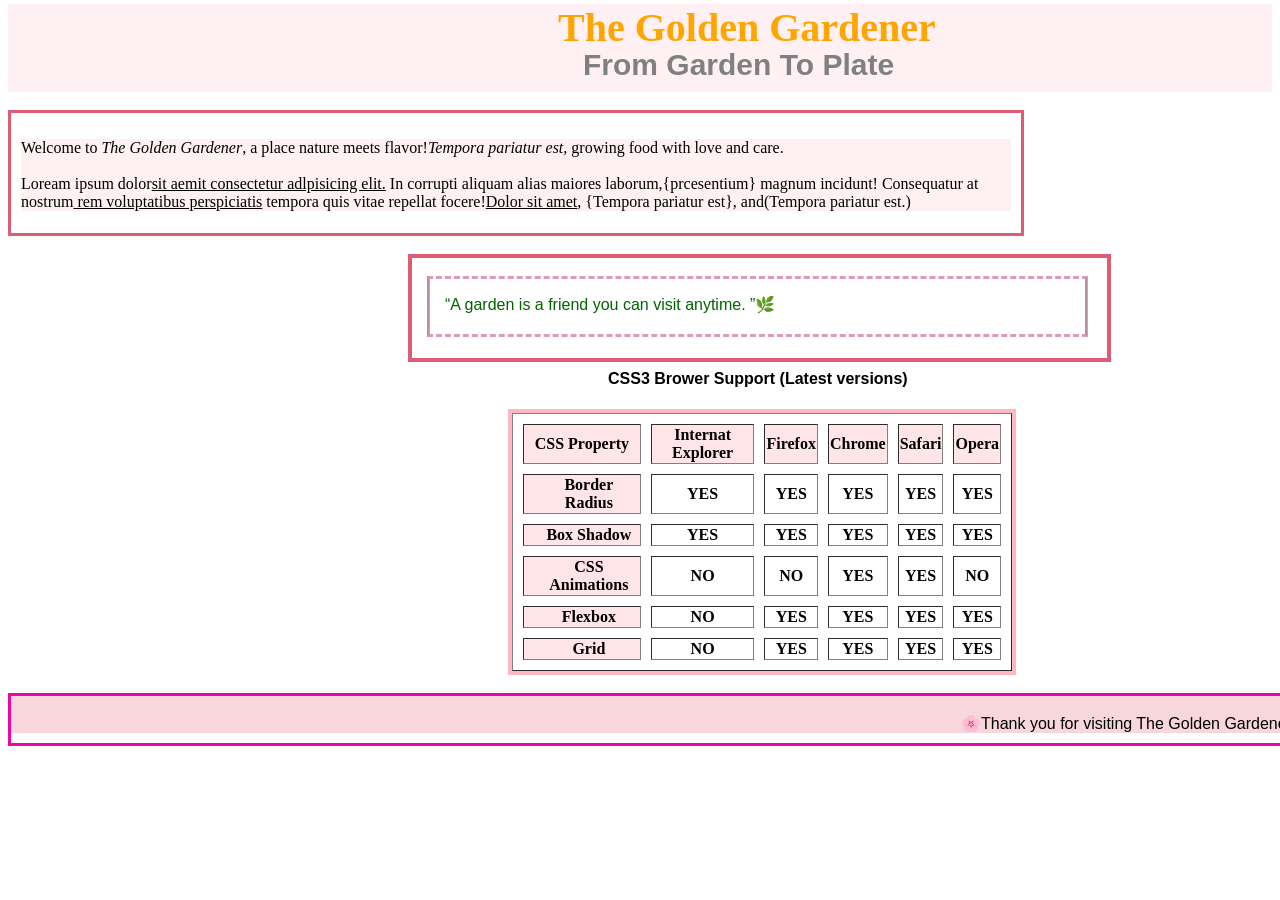
==== commit 68be061f: "Add files via upload" ====
--- a/index.html
+++ b/index.html
@@ -2,155 +2,140 @@
 <html lang="en">
 
 <head>
-    <meta charset="UTF-8">
-    <meta name="viewport" content="width=device-width, initial-scale=1">
-    <title>Contact Us - DOWN</title>
-    <link href="https://cdn.jsdelivr.net/npm/bootstrap@5.3.2/dist/css/bootstrap.min.css" rel="stylesheet">
-    <link href="https://fonts.googleapis.com/css2?family=Poppins:wght@400;600;700&display=swap" rel="stylesheet">
+    <meta http-equiv="Content-Type" content="text/html; charset=UTF-8">
+
+    <meta name="viewport" content="width=device-width, initial-scale=1.0">
+    <title>the golden gardener</title>
     <link rel="stylesheet" href="style.css">
+
 </head>
 
 <body>
+    <div class="header" style="margin-top: -23px !important; background-color: rgba(255, 182, 193, 0.196);">
+        <div class="top-section"></div>
 
-    <!-- nav-start -->
-    <nav class="navbar navbar-expand-lg navbar-dark custom-nav" id="navbar-header">
-        <div class="container">
-            <div class="nav-img">
-                <img src="down.png" alt="#">
-            </div>
-
-            <header class="header">
-                <div class="container">
-
-                    <nav class="navbar">
-
-                        <ul class="nav-ul">
-                            <li class="nav-li"><a href="#" id="a">Home</a></li>
-                            <li class="nav-li"><a href="#" id="a">Faq</a></li>
-                            <li class="nav-li"><a href="#" id="a"></a>Dating Advice</li>
-                            <li class="nav-li"><a href="#" id="a"></a>DOWN Wiki</li>
-                            <li class="nav-li"><a href="#" id="a"></a>Careers</li>
-                            <li class="nav-li"><a href="#" id="a">Contact Us</a></li>
-                        </ul>
-
-                    </nav>
-
-                    <div class="auth-buttons">
-                        <!-- <a href="#" class="sign-up">Sign Up</a> -->
-                    </div>
-
-                </div>
-            </header>
-
-        </div>
-    </nav>
-    <!-- nav-end -->
-    <!-- hero-section-start  -->
-
-    <section class="contact-section">
-        <div class="container">
-
-            <div class="phone-mockup mt-4">
-                <img style="width: 600px; height: auto; margin-top:70px;;" src="Frame 125.png" id="f-section-img"
-                    alt="#">
-            </div>
-
-            <div class="contact-box-2 row align-items-center">
-
-                <div class="col-lg-6 text-white mb-4 mb-lg-0">
-                    <h1 class="contact-title"> <i>Contact Us</i></h1>
-                    <p class="contact-text">
-                        If you have any issues or questions, please let us <br> know from the form or by email.
-                        We’d love to help! <span class="contact-email">contact@downapp.com </span>
-                    </p>
-
-                </div>
-
-                <div class="col-lg-6">
-                    <form class="contact-form">
-                        <div id="foam">
-
-                            <input type="text" class="form-control mb-3" placeholder="Your Name :" id="form-control">
-                            <br>
-                            <br>
-
-                            <input type="email" class="form-control mb-3" placeholder="Your Email :" id="form-control">
-                            <br>
-                            <br>
-
-                            <input type="email" class="form-control mb-3" placeholder="Show Your Experiance :"
-                                id="form-control">
-                            <br>
-                            <br>
-
-                            <button type="submit" class="btn submit-btn">←SUBMIT→</button>
-                    </form>
-                </div>
-            </div>
-
-        </div>
-    </section>
-
-    <!-- hero-section-end  -->
-    <!--footer-start  -->
-
-    <footer class="footer">
-        <div class="container">
-            <div class="row text-white" id="inner-container">
-
-                <div class="footer-p">
-                    <div class="col-md-6 mb-3">
-                        <img src="down.png" alt="#" id="footer-img">
-                        <br>
-                        <br>
-
-                    </div>
-
-                    <div class="col-md-6 text-md-end" id="footer-link-p">
-                        <div>
-                            <p class="footer-text">
-                                The honest dating app that puts YOU in control.
-                                We encourage users to be honest to form a real, trustworthy, and transparent connection.
-
-                            </p>
-
-                        </div>
-                    </div>
-
-                </div>
-
-                <div class="footer-ul">
-
-                    <ul class="footer-links">
-                        <li class="footer-li">Home</li>
-                        <li class="footer-li">FAQ</li>
-                        <li class="footer-li">Dating Advice</li>
-                        <li class="footer-li">DOWN Wiki</li>
-                        <li class="footer-li">Careers</li>
-                        <li class="footer-li">Contact Us</li>
-                    </ul>
-                    <br>
-                    <br>
-                    <div class="link-div">
-                        <img style="width: 30px;height: auto; margin-top: -00px;" src="fa_facebook.png" alt="#">
-                        <img style="width: 30px;height: auto; margin-top: -00px;" src="akar-icons_instagram-fill.png"
-                            alt="#">
-                        <img style="width: 30px;height: auto; margin-top: -00px;" src="akar-icons_twitter-fill.png"
-                            alt="#">
-                        <img style="width: 30px;height: auto; margin-top: -00px;" src="akar-icons_medium-fill.png"
-                            alt="#">
-                    </div>
-                </div>
-
+        <div style="font-size: 20px; height: 70px; margin-left:550px;">
+            <h1 style="color:orange;">The Golden Gardener</h1>
+            <div style="font-family:Roboto,sans-serif;margin-left:150x;">
+                <h2 class="div-h2" style="color:grey; margin-top: -30px; margin-left:25px !important;"> From Garden To Plate</h2>
             </div>
         </div>
-    </footer>
+        <br>
+    </div>
+    <br>
 
-    <div class="last-p">
-        <p class="small">© 2022 Down. All Rights Reserved</p>
+    <div class="Welcome-2"
+        style=" padding: 10px ;border-style:solid;border-width: 3px; border-color: rgba(203, 13, 48, 0.666); width:990px;height:100px;">
+        <p style="font-family: Roboto, sans-serif;padding-left:20px;color:grey;">
+        <div style=" background-color: rgba(255, 182, 193, 0.208);">
+            <p class="Welcome-p">
+                Welcome to <i>The Golden Gardener</i>, a place nature
+                meets flavor!<i>Tempora
+                    pariatur est,</i> growing food
+                with love and care.<br><br>Loream ipsum dolor<u>sit aemit consectetur adlpisicing elit.</u> In corrupti
+                aliquam alias maiores laborum,{prcesentium} magnum incidunt! Consequatur at<br> nostrum<u> rem
+                    voluptatibus
+                    perspiciatis</u> tempora quis vitae repellat focere!<u>Dolor sit amet</u>, {Tempora pariatur est},
+                and(Tempora pariatur est.)
+            </p>
+        </div>
+    </div>
+    <br>
+
+    <div
+        style="padding-left:15px; margin-left:400px;border-style:solid;border-width: 4px; border-color:rgba(203, 13, 48, 0.666);width:680px;height:100px;">
+        <br>
+        <div
+            style="padding-left:15px;border-style:dashed groove;border-width: 3px; border-color:rgba(190, 43, 124, 0.477);width:640px;height: 55px;">
+            <p style="font-family: Roboto, sans-serif;color: darkgreen;"><q>A garden is a friend you can visit anytime.
+                </q>🌿</p>
+        </div>
 
     </div>
-    <!-- footer-end  -->
+
+    <br>
+
+    <h4
+        style=" margin-top: -10px !important; margin-left: 600px !important; font-family:Roboto, sans-serif;color: dark black; margin-left:700px;">
+        CSS3 Brower Support (Latest
+        versions)</h4>
+
+    <div
+        style="margin-left:500px;border-style:solid;border-width:4px; border-color:rgba(255, 182, 193, 0.97); width:500px;height:258px;">
+
+        <table border="1" cellspacing="10">
+            <thead style="padding-left:20px; background-color: rgba(255, 182, 193, 0.366);">
+                <tr>
+                    <th>CSS Property</th>
+                    <th>Internat Explorer </th>
+                    <th>Firefox</th>
+                    <th>Chrome</th>
+                    <th>Safari</th>
+                    <th>Opera</th>
+                </tr>
+            </thead>
+
+            <tbody>
+                <tr>
+                    <th style="padding-left:15px; background-color: rgba(255, 182, 193, 0.366);">Border Radius</th>
+                    <th>YES</th>
+                    <th>YES</th>
+                    <th>YES</th>
+                    <th>YES</th>
+                    <th>YES</th>
+                </tr>
+
+                <tr>
+                    <th style="padding-left:15px; background-color: rgba(255, 182, 193, 0.366);">Box Shadow </th>
+                    <th>YES</th>
+                    <th>YES</th>
+                    <th>YES</th>
+                    <th>YES</th>
+                    <th>YES</th>
+                </tr>
+
+                <tr>
+                    <th style="padding-left:15px; background-color: rgba(255, 182, 193, 0.366);">CSS Animations </th>
+                    <th>NO</th>
+                    <th>NO</th>
+                    <th>YES</th>
+                    <th>YES</th>
+                    <th>NO</th>
+                </tr>
+
+                <tr>
+                    <th style="padding-left:15px; background-color: rgba(255, 182, 193, 0.366);">Flexbox</th>
+                    <th>NO</th>
+                    <th>YES</th>
+                    <th>YES</th>
+                    <th>YES</th>
+                    <th>YES</th>
+                </tr>
+
+                <tr>
+                    <th style="padding-left:15px; background-color: rgba(255, 182, 193, 0.366);">Grid</th>
+                    <th>NO</th>
+                    <th>YES</th>
+                    <th>YES</th>
+                    <th>YES</th>
+                    <th>YES</th>
+                </tr>
+            </tbody>
+        </table>
+    </div>
+
+    <br>
+
+    <div
+        style="border-style:solid;border-width: 3px; border-color: rgb(235, 7, 163); width:1519px !important;height:47px;">
+        <div style="background-color:rgba(228, 104, 123, 0.268);">
+            <br>
+            <div style=" font-family:Roboto, sans-serif;margin-left:950px;">
+                🌸Thank you for visiting The Golden Gardener 🌸
+            </div>
+        </div>
+    </div>
+
 </body>
 
 </html>
--- a/style.css
+++ b/style.css
@@ -1,444 +1,188 @@
-@import url('https://fonts.googleapis.com/css2?family=Clicker+Script&display=swap');
-@import url('https://fonts.googleapis.com/css2?family=Playfair+Display:ital,wght@0,400..900;1,400..900&display=swap');
+/* --- 320px Fix - Sab Margins Khatam --- */
+@media only screen and (max-width: 320px) {
+    * {
+        box-sizing: border-box !important;
+    }
 
-* {
-    margin: 0;
-    padding: 0;
-    box-sizing: border-box;
-}
+    html,
+    body {
+        margin: 0 !important;
+        padding: 0 !important;
+        width: 100% !important;
+        overflow-x: hidden !important;
+    }
 
-body {
-    font-family: 'Poppins', sans-serif;
-    background: linear-gradient(135deg, #3b0a3f, #000000);
-}
-
-/* nav-start */
-.header {
-    position: absolute !important;
-    width: 100% !important;
-    top: 0 !important;
-    left: 0 !important;
-    padding: 20px 80px !important;
-}
-
-.header .container {
-    display: flex !important;
-    justify-content: space-between !important;
-    align-items: center !important;
-}
-
-.nav-img img {
-    width: 200px !important;
-    margin-top: 30px !important;
-    margin-left: -700px !important;
-}
-
-.navbar ul {
-    margin-top: 40px !important;
-    margin-left: 520px !important;
-    display: flex !important;
-    list-style: none !important;
-    gap: 33px !important;
-    color: white !important;
-    font-weight: 500;
-    font-size: 20px;
-}
-
-.navbar a {
-    text-decoration: none;
-    color: white;
-    font-family: Playfair Display;
-    font-weight: 300;
-    font-size: 23px;
-}
-
-.navbar a:hover {
-    color: rgb(140, 110, 167);
-    box-shadow: 0 2px 3px rgba(191, 186, 186, 0.3);
-}
-
-.auth-buttons {
-    display: flex;
-    align-items: center;
-    gap: 30px;
-}
-
-.sign-up {
-    margin-top: 35px;
-    font-family: Playfair Display;
-    font-weight: 400;
-    font-size: 27px !important;
-    background: linear-gradient(90deg, #A734BD, #FF006A);
-    padding: 10px 25px;
-    border-radius: 25px;
-    text-decoration: none;
-    font-weight: bold;
-    -webkit-background-clip: text;
-    -webkit-text-fill-color: transparent;
-    box-shadow: 0 3px 9px rgba(191, 186, 186, 0.3);
-
-}
-
-.auth-buttons a:hover {
-    background-color: #e6ad4f;
-    transform: translateY(-3px);
-    box-shadow: 0 8px 10px rgba(191, 186, 186, 0.3);
-}
-
-/* nav-end */
-/* hero-sec-start */
-.container {
-    display: flex;
-    justify-content: space-evenly;
-    flex-direction: row !important;
-}
-
-.custom-nav {
-    background: transparent;
-    padding: 20px 0;
-}
-
-.contact-section {
-    padding: 80px 0;
-}
-
-.contact-box-2 {
-    margin-left: 600px;
-    width: 600px;
-    background: rgba(255, 255, 255, 0.05);
-    border-radius: 36px;
-    padding: 50px;
-    border: 1px solid rgba(255, 255, 255, 0.1);
-}
-
-.phone-mockup {
-    width: 100px;
-}
-
-.contact-title {
-    margin-left: 40px;
-    margin-top: -25px;
-    font-size: 80px;
-    font-weight: 700;
-    background: linear-gradient(90deg, #A734BD, #FF006A);
-    -webkit-background-clip: text;
-    -webkit-text-fill-color: transparent;
-}
-
-.contact-text {
-    margin-left: 80px;
-    margin-top: 20px;
-    color: #ddd;
-}
-
-.contact-email {
-    margin-left: 70px;
-    color: #ff4fa0;
-    font-weight: 600;
-}
-
-.contact-email:hover {
-    cursor: pointer;
-}
-
-.contact-form {
-    margin-top: 40px;
-}
-
-#form-control {
-    border-radius: 0px;
-    width: 420px;
-    height: 30px;
-    padding: 15px;
-    font-weight: bold !important;
-}
-
-#form-control::placeholder {
-    color: white;
-}
-
-#form-control:hover {
-    border: none
-}
-
-#foam {
-    margin-left: 45px;
-}
-
-.contact-form label {
-    color: #ccc;
-    margin-bottom: 5px;
-}
-
-.contact-form .form-control {
-    background: rgba(255, 255, 255, 0.08);
-    border: none;
-    color: #fff;
-    border-radius: 10px;
-}
-
-.contact-form .form-control:focus {
-    box-shadow: none;
-    background: rgba(255, 255, 255, 0.12);
-}
-
-.submit-btn {
-    width: 427px;
-    margin-top: 35px;
-    font-family: Playfair Display;
-    font-size: 27px !important;
-    background: linear-gradient(90deg, #A734BD, #FF006A);
-    padding: 10px 25px;
-    text-decoration: none;
-    font-weight: bolder;
-    -webkit-background-clip: text;
-    -webkit-text-fill-color: transparent;
-    box-shadow: 0 3px 9px rgba(191, 186, 186, 0.3);
-}
-
-.submit-btn:hover {
-    cursor: pointer;
-    background-color: #e6ad4f;
-    transform: translateY(-3px);
-    box-shadow: 0 8px 10px rgba(191, 186, 186, 0.3);
-}
-
-/* hero-sec-end */
-/* footer-start */
-
-/* footer-end */
-
-.footer {
-    margin-top: -20px !important;
-    background: rgba(169, 169, 169, 0.144);
-    padding: 60px 0;
-    margin-top: 80px;
-}
-
-#inner-container{
-    display: flex;
-    flex-direction: row ;
-}
-
-#footer-img {
-    margin-top: -10px !important;
-}
-
-.footer-text {
-    margin-top: 20px;
-    max-width: 400px;
-    color: white;
-    word-spacing: 3px;
-    line-height: 20px;
-}
-
-#footer-link-p {
-    display: flex !important;
-    justify-content: space-between !important;
-}
-
-.footer-p{
-    margin-left: -10px;
-    width: 500px;
-}
-
-.footer-ul{
-    margin-left: 400px;
-}
-
-.footer-li:hover{
-    cursor: pointer;
-    color:rgba(95, 23, 167, 0.441);
-    
-}
-
-.footer-links {
-    display: flex;
-    justify-content: space-around;
-    list-style: none;
-    padding: 0;
-    gap: 20px;
-    /* margin-left: 900px; */
-}
-
-.footer-links li {
-    margin-bottom: 8px;
-    color: #ccc;
-
-}
-
-.link-div {
-    cursor: pointer;
-    margin-left:140px ;
-    display: flex;
-    gap: 30px;
-}
-
-.last-p {
-    background: rgb(37, 37, 37) !important;
-    color: rgb(79, 79, 79) !important;
-}
-
-.last-p p {
-    margin-left: 600px;
-}
-
-.last-p:hover {
-    cursor: pointer;
-}
-
-.small:hover{
-    cursor: pointer;
-    color:rgba(244, 242, 246, 0.441);
-}
+    body {
+        padding: 5px !important;
+    }
 
 
-/* @media (max-width: 768px) {
-    .contact-title {
-        font-size: 42px;
+    /* HAR DIV KA MARGIN-LEFT AUR WIDTH RESET */
+    div {
+        margin-left: 0 !important;
+        margin-right: 0 !important;
+        width: 100% !important;
+        max-width: 100% !important;
+        height: auto !important;
+        left: 0 !important;
+        right: 0 !important;
     }
 
-    .contact-box {
-        padding: 30px;
+    /* Header fix */
+    .header {
+        margin-top: 0 !important;
+        width: 100% !important;
     }
 
-    .phone-mockup img {
-        max-width: 180px;
-    }
-} */
-
-
-/* ==========================
-   Mobile Responsive 320px
-========================== */
-@media screen and (max-width: 320px) {
-
-    /* Navbar */
-    .header {
-        position: static;
-        padding: 10px;
+    .header div {
+        text-align: center !important;
+        padding: 5px 2px !important;
     }
 
-    .header .container,
-    .container {
-        flex-direction: column !important;
-        align-items: center;
+    .header h1 {
+        font-size: 36px !important;
+        margin: 3px 0 !important;
     }
 
-    .nav-img img {
-        width: 140px;
-        margin: 0 auto;
-        display: block;
+    .header h2 {
+        font-size: 10px !important;
+        margin-top: 0px !important;
+    }
+    /* Dusra box - margin-left: 400px wala */
+    div[style*="margin-left:400px"] {
+        padding: 6px !important;
+        border-width: 2px !important;
+        margin: 8px 0 !important;
+        margin-top: 30px !important;
     }
 
-    .navbar ul {
-        margin: 15px 0;
-        padding: 0;
-        flex-direction: column;
-        gap: 10px;
-        text-align: center;
+    .Welcome-p{
+        font-size: 12px !important;
     }
 
-    .navbar a {
-        font-size: 18px;
+    div[style*="width:640px"] {
+        padding: 6px !important;
+        border-width: 2px !important;
     }
 
-    .auth-buttons {
-        justify-content: center;
-        margin-top: 10px;
+    /* h4 */
+    h4 {
+        margin: 8px 0 !important;
+        text-align: center !important;
+        font-size: 10px !important;
+        padding: 0 2px !important;
     }
 
-    .sign-up {
-        margin-top: 0;
-        font-size: 20px !important;
+    /* Table wala div - margin-left: 500px */
+    div[style*="margin-left:500px"] {
+        border-width: 2px !important;
+        margin: 8px 0 !important;
+        padding: 5px !important;
     }
 
-    /* Hero Section */
-    .contact-section {
-        padding: 20px 10px;
+    /* Table ko card banao */
+    table,
+    thead,
+    tbody,
+    th,
+    td,
+    tr {
+        display: block !important;
+        width: 100% !important;
     }
 
-    .phone-mockup {
-        width: 100%;
-        text-align: center;
+    thead {
+        display: none !important;
     }
 
-    #f-section-img {
-        width: 100% !important;
-        max-width: 250px;
-        margin-top: 20px !important;
+    table {
+        border: none !important;
     }
 
-    .contact-box-2 {
-        width: 100%;
-        margin: 20px 0 0 0;
-        padding: 20px 10px;
+    tbody tr {
+        margin-bottom: 8px !important;
+        border: 1px solid rgba(255, 182, 193, 0.8) !important;
+        border-radius: 6px !important;
+        padding: 5px !important;
+        background: rgba(255, 182, 193, 0.15) !important;
     }
 
-    .contact-title {
-        margin: 0;
-        font-size: 40px;
-        text-align: center;
+    tbody th:first-child {
+        background: rgba(255, 182, 193, 0.4) !important;
+        font-size: 11px !important;
+        padding: 5px !important;
+        text-align: center !important;
+        border-radius: 4px !important;
+        margin-bottom: 5px !important;
     }
 
-    .contact-text {
-        margin: 15px 0;
-        text-align: center;
-        font-size: 14px;
+    tbody th:not(:first-child) {
+        font-size: 9px !important;
+        padding: 2px 5px !important;
+        text-align: left !important;
+        position: relative !important;
+        padding-left: 45% !important;
+        border: none !important;
     }
 
-    .contact-email {
-        margin-left: 0;
-        display: block;
-        text-align: center;
+    tbody th:nth-of-type(2):before {
+        content: "IE: ";
+        font-weight: bold;
+        position: absolute;
+        left: 5px;
     }
 
-    /* Form */
-    #foam {
-        margin-left: 0;
+    tbody th:nth-of-type(3):before {
+        content: "FF: ";
+        font-weight: bold;
+        position: absolute;
+        left: 5px;
     }
 
-    #form-control,
-    .submit-btn {
-        width: 100%;
+    tbody th:nth-of-type(4):before {
+        content: "Chr: ";
+        font-weight: bold;
+        position: absolute;
+        left: 5px;
     }
 
-    .submit-btn {
-        font-size: 20px !important;
+    tbody th:nth-of-type(5):before {
+        content: "Saf: ";
+        font-weight: bold;
+        position: absolute;
+        left: 5px;
     }
 
-    /* Footer */
-    #inner-container {
-        flex-direction: column;
-        text-align: center;
+    tbody th:nth-of-type(6):before {
+        content: "Ope: ";
+        font-weight: bold;
+        position: absolute;
+        left: 5px;
     }
 
-    .footer-p,
-    .footer-ul {
-        width: 100%;
-        margin: 0;
+    /* FOOTER - margin-left: 950px wala */
+    div[style*="width:1519px"] {
+        border-width: 2px !important;
+        margin: 8px 0 !important;
     }
 
-    .footer-text {
-        max-width: 100%;
-        margin: 15px auto;
+    div[style*="margin-left:950px"] {
+        margin-left: 0 !important;
+        text-align: center !important;
+        font-size: 9px !important;
+        padding: 5px 2px !important;
     }
 
-    .footer-links {
-        flex-direction: column;
-        gap: 10px;
-        align-items: center;
+    /* Text */
+    p {
+        font-size: 10px !important;
+        line-height: 1.3 !important;
+        padding: 3px !important;
+        margin: 0 !important;
     }
 
-    .link-div {
-        margin-left: 0;
-        justify-content: center;
-        gap: 15px;
+    br {
+        display: none !important;
     }
 
-    .last-p p {
-        margin-left: 0;
-        text-align: center;
-        padding: 10px;
-    }
 }
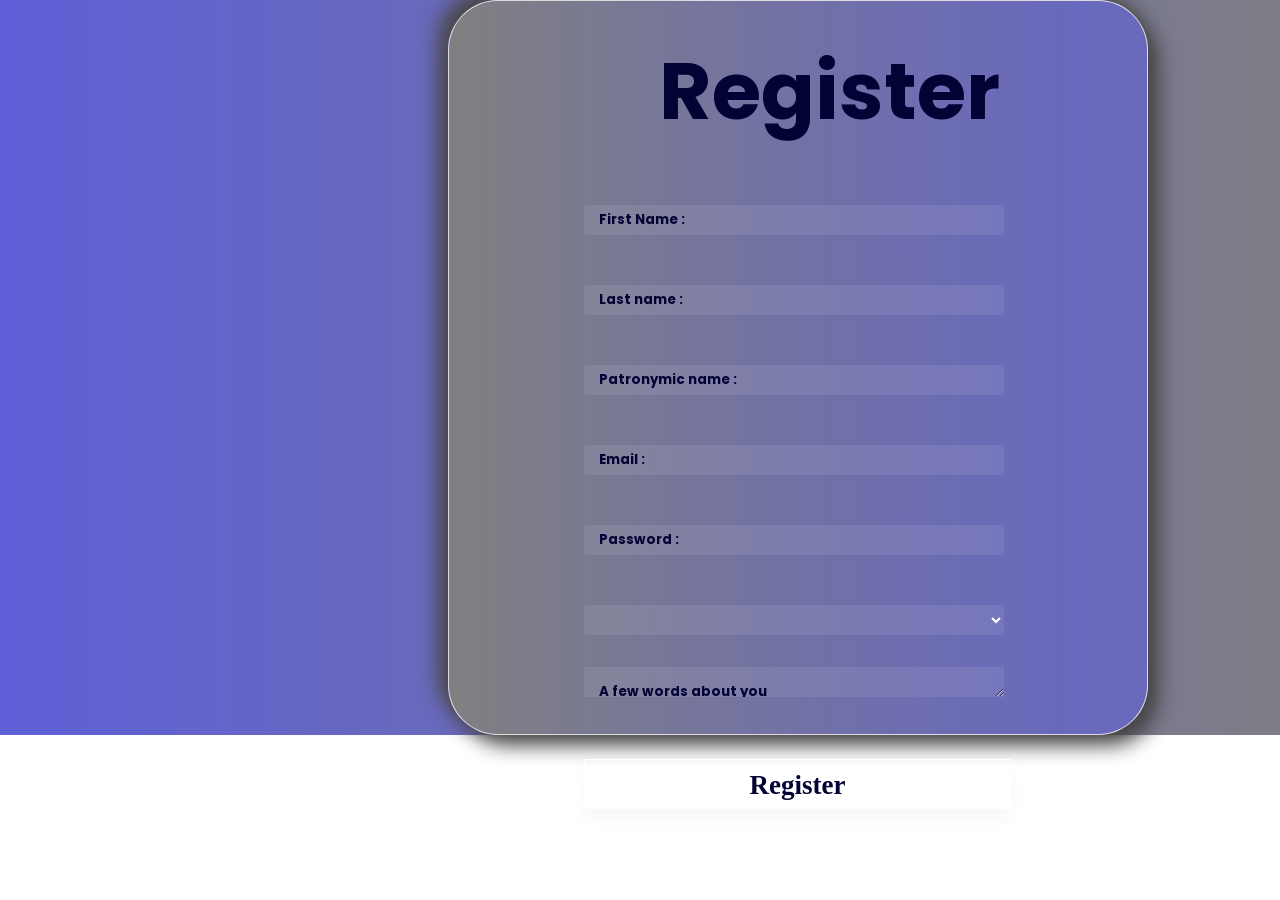
==== commit 3004bffc: "Add files via upload" ====
--- a/index.html
+++ b/index.html
@@ -2,136 +2,54 @@
 <html lang="en">
 
 <head>
-    <meta http-equiv="Content-Type" content="text/html; charset=UTF-8">
+    <meta charset="UTF-8">
+    <meta name="viewport" content="width=device-width, initial-scale=1.0">
+    <title>Document</title>
 
-    <meta name="viewport" content="width=device-width, initial-scale=1.0">
-    <title>the golden gardener</title>
     <link rel="stylesheet" href="style.css">
-
 </head>
 
 <body>
-    <div class="header" style="margin-top: -23px !important; background-color: rgba(255, 182, 193, 0.196);">
-        <div class="top-section"></div>
 
-        <div style="font-size: 20px; height: 70px; margin-left:550px;">
-            <h1 style="color:orange;">The Golden Gardener</h1>
-            <div style="font-family:Roboto,sans-serif;margin-left:150x;">
-                <h2 class="div-h2" style="color:grey; margin-top: -30px; margin-left:25px !important;"> From Garden To Plate</h2>
-            </div>
-        </div>
-        <br>
-    </div>
-    <br>
+    <div class="main-container">
+        <div class="inner-container">
+            <h1 class="heading">Register</h1>
+            <div class="col-lg-6">
+                <form class="contact-form">
+                    <div id="foam">
+                        <input type="text" class="form-control mb-3" placeholder="First Name :" id="form-control">
+                        <br><br><br>
 
-    <div class="Welcome-2"
-        style=" padding: 10px ;border-style:solid;border-width: 3px; border-color: rgba(203, 13, 48, 0.666); width:990px;height:100px;">
-        <p style="font-family: Roboto, sans-serif;padding-left:20px;color:grey;">
-        <div style=" background-color: rgba(255, 182, 193, 0.208);">
-            <p class="Welcome-p">
-                Welcome to <i>The Golden Gardener</i>, a place nature
-                meets flavor!<i>Tempora
-                    pariatur est,</i> growing food
-                with love and care.<br><br>Loream ipsum dolor<u>sit aemit consectetur adlpisicing elit.</u> In corrupti
-                aliquam alias maiores laborum,{prcesentium} magnum incidunt! Consequatur at<br> nostrum<u> rem
-                    voluptatibus
-                    perspiciatis</u> tempora quis vitae repellat focere!<u>Dolor sit amet</u>, {Tempora pariatur est},
-                and(Tempora pariatur est.)
-            </p>
-        </div>
-    </div>
-    <br>
+                        <input type="email" class="form-control mb-3" placeholder="Last name :" id="form-control">
+                        <br><br><br>
 
-    <div
-        style="padding-left:15px; margin-left:400px;border-style:solid;border-width: 4px; border-color:rgba(203, 13, 48, 0.666);width:680px;height:100px;">
-        <br>
-        <div
-            style="padding-left:15px;border-style:dashed groove;border-width: 3px; border-color:rgba(190, 43, 124, 0.477);width:640px;height: 55px;">
-            <p style="font-family: Roboto, sans-serif;color: darkgreen;"><q>A garden is a friend you can visit anytime.
-                </q>🌿</p>
-        </div>
+                        <input type="email" class="form-control mb-3" placeholder="Patronymic name :" id="form-control">
+                        <br><br><br>
 
-    </div>
+                        <input type="email" class="form-control mb-3" placeholder="Email :" id="form-control">
+                        <br><br><br>
 
-    <br>
+                        <input type="email" class="form-control mb-3" placeholder="Password :" id="form-control">
+                        <br><br><br>
 
-    <h4
-        style=" margin-top: -10px !important; margin-left: 600px !important; font-family:Roboto, sans-serif;color: dark black; margin-left:700px;">
-        CSS3 Brower Support (Latest
-        versions)</h4>
+                        <select class="form-control mb-3" id="form-control">
+                            <option class="option" value="Author123">Author</option>
+                            <option class="option" value="Reader123">Reader</option>
+                            <option class="option" value="Editor">Editor</option>
+                        </select>
 
-    <div
-        style="margin-left:500px;border-style:solid;border-width:4px; border-color:rgba(255, 182, 193, 0.97); width:500px;height:258px;">
+                        <br><br>
 
-        <table border="1" cellspacing="10">
-            <thead style="padding-left:20px; background-color: rgba(255, 182, 193, 0.366);">
-                <tr>
-                    <th>CSS Property</th>
-                    <th>Internat Explorer </th>
-                    <th>Firefox</th>
-                    <th>Chrome</th>
-                    <th>Safari</th>
-                    <th>Opera</th>
-                </tr>
-            </thead>
+                        <textarea name="Discription" placeholder="A few words about you" rows="5"
+                            class="form-control mb-3" id="form-control"></textarea>
+                        <br><br><br>
 
-            <tbody>
-                <tr>
-                    <th style="padding-left:15px; background-color: rgba(255, 182, 193, 0.366);">Border Radius</th>
-                    <th>YES</th>
-                    <th>YES</th>
-                    <th>YES</th>
-                    <th>YES</th>
-                    <th>YES</th>
-                </tr>
+                        <button class="submit-btn">
+                            Register
+                        </button>
+                    </div>
 
-                <tr>
-                    <th style="padding-left:15px; background-color: rgba(255, 182, 193, 0.366);">Box Shadow </th>
-                    <th>YES</th>
-                    <th>YES</th>
-                    <th>YES</th>
-                    <th>YES</th>
-                    <th>YES</th>
-                </tr>
-
-                <tr>
-                    <th style="padding-left:15px; background-color: rgba(255, 182, 193, 0.366);">CSS Animations </th>
-                    <th>NO</th>
-                    <th>NO</th>
-                    <th>YES</th>
-                    <th>YES</th>
-                    <th>NO</th>
-                </tr>
-
-                <tr>
-                    <th style="padding-left:15px; background-color: rgba(255, 182, 193, 0.366);">Flexbox</th>
-                    <th>NO</th>
-                    <th>YES</th>
-                    <th>YES</th>
-                    <th>YES</th>
-                    <th>YES</th>
-                </tr>
-
-                <tr>
-                    <th style="padding-left:15px; background-color: rgba(255, 182, 193, 0.366);">Grid</th>
-                    <th>NO</th>
-                    <th>YES</th>
-                    <th>YES</th>
-                    <th>YES</th>
-                    <th>YES</th>
-                </tr>
-            </tbody>
-        </table>
-    </div>
-
-    <br>
-
-    <div
-        style="border-style:solid;border-width: 3px; border-color: rgb(235, 7, 163); width:1519px !important;height:47px;">
-        <div style="background-color:rgba(228, 104, 123, 0.268);">
-            <br>
-            <div style=" font-family:Roboto, sans-serif;margin-left:950px;">
-                🌸Thank you for visiting The Golden Gardener 🌸
+                </form>
             </div>
         </div>
     </div>
--- a/style.css
+++ b/style.css
@@ -1,188 +1,197 @@
-/* --- 320px Fix - Sab Margins Khatam --- */
-@media only screen and (max-width: 320px) {
-    * {
-        box-sizing: border-box !important;
-    }
+@import url('https://fonts.googleapis.com/css2?family=Poppins:ital,wght@0,100;0,200;0,300;0,400;0,500;0,600;0,700;0,800;0,900;1,100;1,200;1,300;1,400;1,500;1,600;1,700;1,800;1,900&display=swap');
 
-    html,
-    body {
-        margin: 0 !important;
-        padding: 0 !important;
-        width: 100% !important;
-        overflow-x: hidden !important;
-    }
-
-    body {
-        padding: 5px !important;
-    }
+* {
+    box-sizing: border-box;
+    list-style-type: none;
+    font-family: Poppins;
+    background-repeat: no-repeat;
 
 
-    /* HAR DIV KA MARGIN-LEFT AUR WIDTH RESET */
-    div {
-        margin-left: 0 !important;
-        margin-right: 0 !important;
-        width: 100% !important;
-        max-width: 100% !important;
-        height: auto !important;
-        left: 0 !important;
-        right: 0 !important;
-    }
+}
 
-    /* Header fix */
-    .header {
-        margin-top: 0 !important;
-        width: 100% !important;
-    }
+.main-container {
+    margin: -40px !important;
+    width: 1568px;
+    height: 735px !important;
+    background: linear-gradient(to right, rgb(94, 94, 218) 0%, grey 90%);
 
-    .header div {
-        text-align: center !important;
-        padding: 5px 2px !important;
-    }
+}
 
-    .header h1 {
-        font-size: 36px !important;
-        margin: 3px 0 !important;
-    }
+.inner-container {
+    background: linear-gradient(to right, grey 0%, rgba(94, 94, 218, 0.592) 90%);
+    padding: 20px;
+    margin-left: 480px !important;
+    border-radius: 50px;
+    margin-top: 40px !important;
+    width: 700px;
+    height: 735px;
+    border: 1px solid rgba(241, 234, 234, 0.867);
+    box-shadow: 10px 10px 20px rgb(67, 66, 66),
+        -10px -10px 20px rgb(73, 72, 72);
+}
 
-    .header h2 {
-        font-size: 10px !important;
-        margin-top: 0px !important;
-    }
-    /* Dusra box - margin-left: 400px wala */
-    div[style*="margin-left:400px"] {
-        padding: 6px !important;
-        border-width: 2px !important;
-        margin: 8px 0 !important;
-        margin-top: 30px !important;
-    }
+.inner-container:hover{
+    cursor: pointer;
+    transform: translateY(-3px);
+}
 
-    .Welcome-p{
-        font-size: 12px !important;
-    }
+.heading {
+    color: rgb(3, 2, 52);
+    font-size: 80px;
+    margin-top: 10px;
+    margin-left: 190px !important;
+}
 
-    div[style*="width:640px"] {
-        padding: 6px !important;
-        border-width: 2px !important;
-    }
+.contact-form {
+    margin-top: 40px;
+    margin-left: 70px;
+}
 
-    /* h4 */
-    h4 {
-        margin: 8px 0 !important;
-        text-align: center !important;
-        font-size: 10px !important;
-        padding: 0 2px !important;
-    }
+#form-control {
+    border-radius: 0px;
+    width: 420px;
+    height: 30px;
+    padding: 15px;
+    font-weight: bold !important;
+}
 
-    /* Table wala div - margin-left: 500px */
-    div[style*="margin-left:500px"] {
-        border-width: 2px !important;
-        margin: 8px 0 !important;
-        padding: 5px !important;
-    }
+#form-control::placeholder {
+    color: rgb(3, 2, 52);
+    font-weight: bold;
+}
 
-    /* Table ko card banao */
-    table,
-    thead,
-    tbody,
-    th,
-    td,
-    tr {
-        display: block !important;
-        width: 100% !important;
-    }
+.option {
+    color: rgb(3, 2, 52) !important;
+}
 
-    thead {
-        display: none !important;
-    }
+#form-control:hover {
+    border: none
+}
 
-    table {
-        border: none !important;
-    }
+#foam {
+    margin-left: 45px;
+}
 
-    tbody tr {
-        margin-bottom: 8px !important;
-        border: 1px solid rgba(255, 182, 193, 0.8) !important;
-        border-radius: 6px !important;
-        padding: 5px !important;
-        background: rgba(255, 182, 193, 0.15) !important;
-    }
+.contact-form label {
+    color: #ccc;
+    margin-bottom: 5px;
+}
 
-    tbody th:first-child {
-        background: rgba(255, 182, 193, 0.4) !important;
-        font-size: 11px !important;
-        padding: 5px !important;
-        text-align: center !important;
-        border-radius: 4px !important;
-        margin-bottom: 5px !important;
-    }
+.contact-form .form-control {
+    background: rgba(255, 255, 255, 0.08);
+    border: none;
+    color: #fff;
+    border-radius: 10px;
+}
 
-    tbody th:not(:first-child) {
-        font-size: 9px !important;
-        padding: 2px 5px !important;
-        text-align: left !important;
-        position: relative !important;
-        padding-left: 45% !important;
-        border: none !important;
-    }
+.contact-form .form-control:focus {
+    box-shadow: none;
+    background: rgba(255, 255, 255, 0.12);
+}
 
-    tbody th:nth-of-type(2):before {
-        content: "IE: ";
-        font-weight: bold;
-        position: absolute;
-        left: 5px;
-    }
+select {
+    width: 179px;
+    background-color: rgba(119, 136, 153, 0.212);
+    border: none;
+}
 
-    tbody th:nth-of-type(3):before {
-        content: "FF: ";
-        font-weight: bold;
-        position: absolute;
-        left: 5px;
-    }
+textarea {
+    background-color: rgba(119, 136, 153, 0.212);
+    width: 175px;
+    border: none;
+}
 
-    tbody th:nth-of-type(4):before {
-        content: "Chr: ";
-        font-weight: bold;
-        position: absolute;
-        left: 5px;
-    }
+.submit-btn {
+    border: 1px solid white;
+    background-color: transparent;
+    font-weight: bolder;
+    color: rgb(3, 2, 52) !important;
+    height: 50px;
+    width: 427px;
+    margin-top: 5px;
+    font-family: Playfair Display;
+    font-size: 27px !important;
+    padding: 10px;
+    text-decoration: none;
+    box-shadow: 0 10px 12px rgba(235, 232, 232, 0.3);
+}
 
-    tbody th:nth-of-type(5):before {
-        content: "Saf: ";
-        font-weight: bold;
-        position: absolute;
-        left: 5px;
-    }
+.submit-btn:hover{
+    cursor: pointer;
+    transform: translateY(-3px);
+    box-shadow: 0 15px 15px rgba(237, 215, 215, 0.3);
+}
 
-    tbody th:nth-of-type(6):before {
-        content: "Ope: ";
-        font-weight: bold;
-        position: absolute;
-        left: 5px;
-    }
 
-    /* FOOTER - margin-left: 950px wala */
-    div[style*="width:1519px"] {
-        border-width: 2px !important;
-        margin: 8px 0 !important;
-    }
 
-    div[style*="margin-left:950px"] {
-        margin-left: 0 !important;
-        text-align: center !important;
-        font-size: 9px !important;
-        padding: 5px 2px !important;
-    }
 
-    /* Text */
-    p {
-        font-size: 10px !important;
-        line-height: 1.3 !important;
-        padding: 3px !important;
-        margin: 0 !important;
-    }
 
-    br {
-        display: none !important;
-    }
+@media only screen and (max-width: 480px) {
+  body {
+    margin: 0;
+    padding: 0;
+  }
 
+  .main-container {
+    width: 100%; /* 1568px ki jagah */
+    height: auto;
+    margin: 0 !important; /* -40px hataya */
+    padding: 20px 0;
+    min-height: 100vh;
+  }
+
+  .inner-container {
+    width: 90%; /* 700px ki jagah */
+    height: auto;
+    margin: 0 auto !important; /* 490px margin hataya, center kiya */
+    padding: 20px 15px;
+    border-radius: 25px;
+  }
+
+  .heading {
+    font-size: 40px; /* 80px se kam kiya */
+    margin-left: 0 !important;
+    text-align: center;
+    margin-top: 0;
+  }
+
+  .contact-form {
+    margin-left: 0;
+    margin-top: 20px;
+  }
+
+  #foam {
+    margin-left: 0;
+  }
+
+  #form-control {
+    width: 100%; /* 420px ki jagah 100% */
+    height: auto;
+    padding: 12px;
+    box-sizing: border-box;
+  }
+
+  textarea {
+    width: 100%; /* 175px ki jagah */
+  }
+
+  select {
+    width: 100%; /* 179px ki jagah */
+    height: 45px;
+    padding: 0 15px;
+  }
+
+  .submit-btn {
+    width: 100%; /* 427px ki jagah */
+    font-size: 20px !important;
+    height: 45px;
+  }
+
+  br {
+    display: none; /* Mobile pe extra space hatane ke liye */
+  }
+
+  .mb-3 {
+    margin-bottom: 15px !important; /* br ki jagah */
+  }
 }
